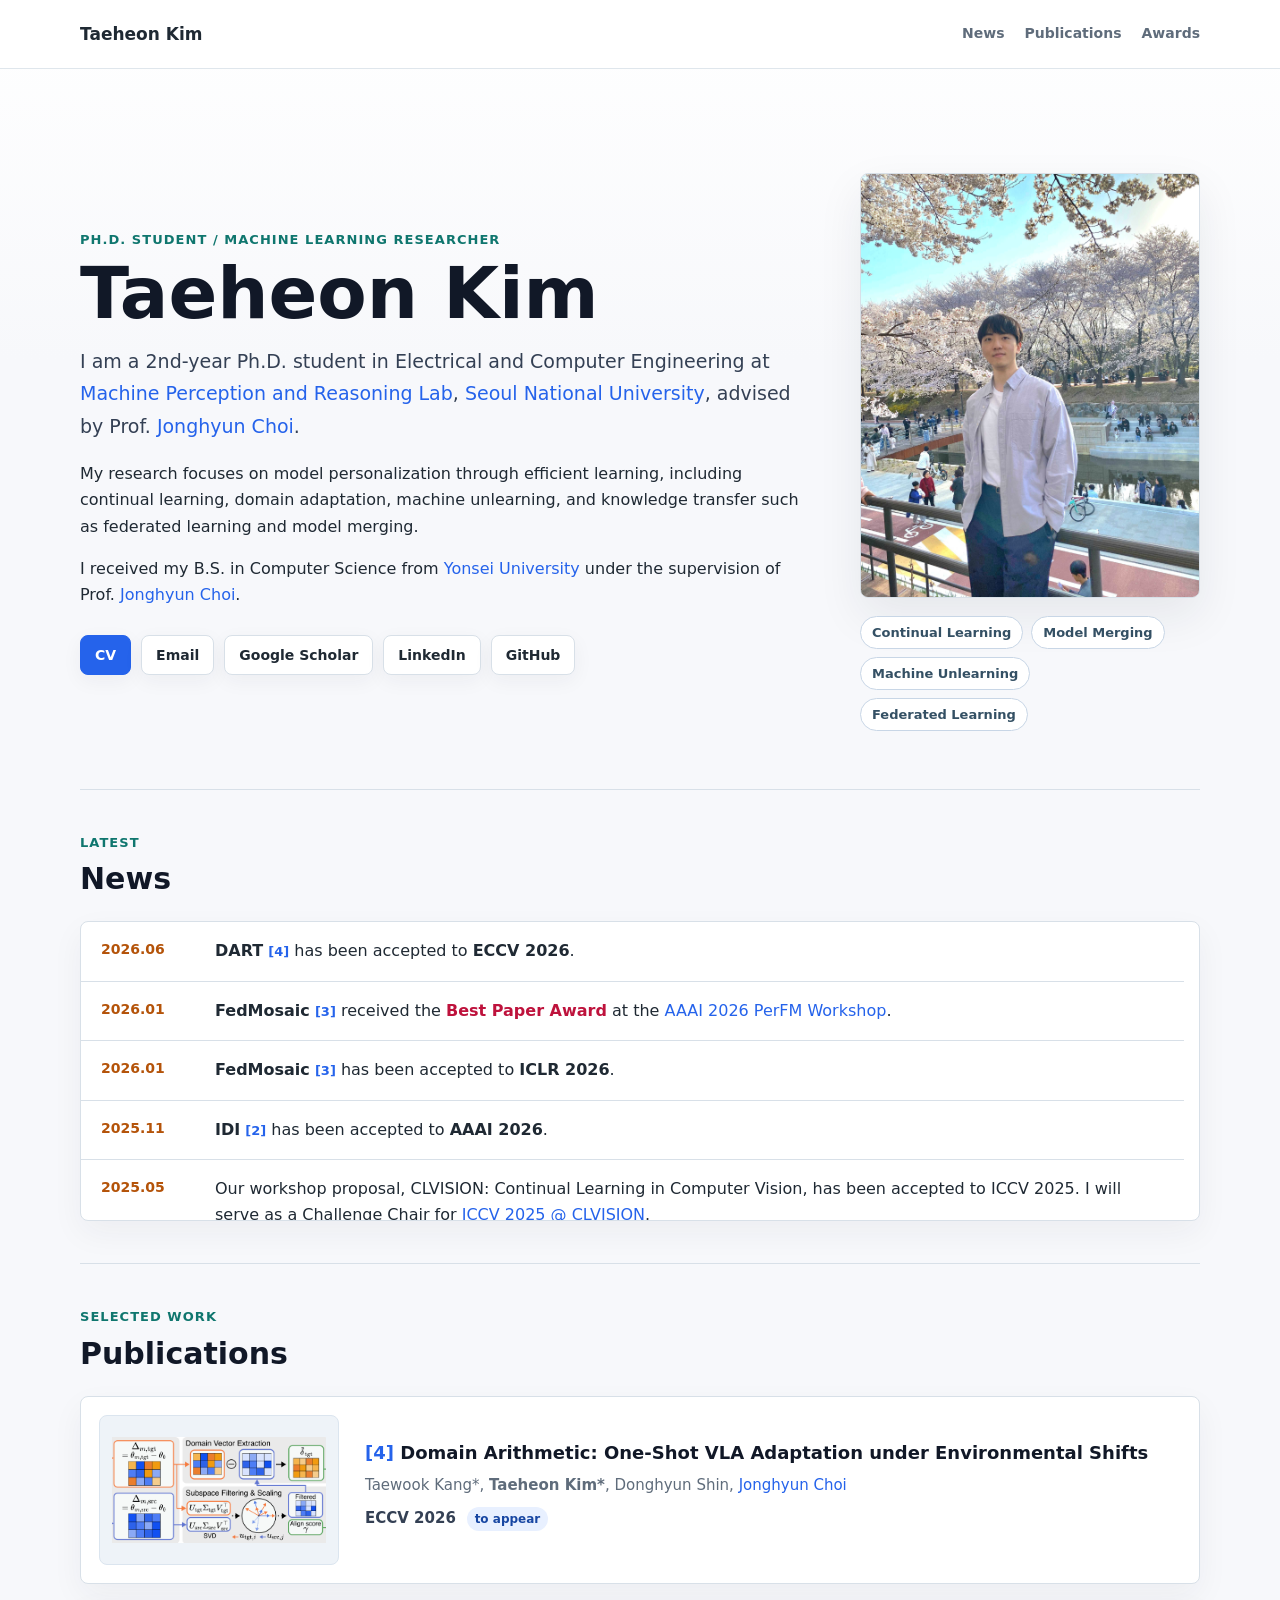
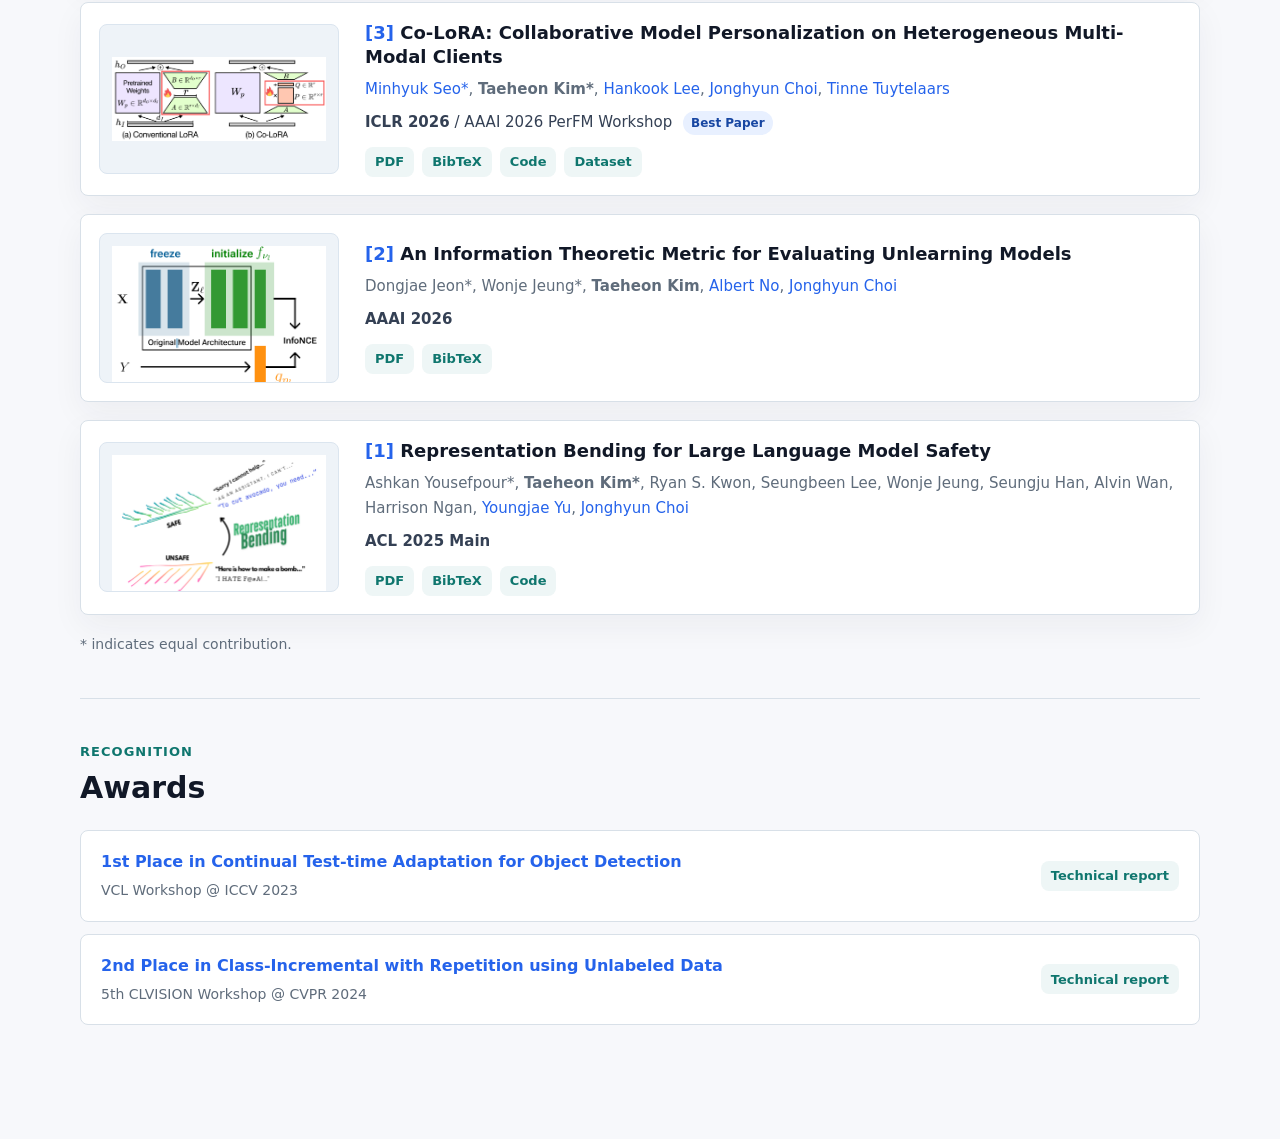
==== index.html @ 48108df9 "update indexing" ====
<!DOCTYPE html>
<html lang="en">
<head>
  <meta charset="UTF-8">
  <meta name="viewport" content="width=device-width, initial-scale=1">
  <meta name="author" content="Taeheon Kim">
  <meta name="description" content="Taeheon Kim, Ph.D. student at Seoul National University working on efficient learning and knowledge transfer.">
  <title>Taeheon Kim</title>
  <link rel="stylesheet" type="text/css" href="stylesheet.css">
</head>

<body>
  <header class="site-header">
    <nav class="nav" aria-label="Primary navigation">
      <a class="nav-brand" href="#">Taeheon Kim</a>
      <div class="nav-links">
        <a href="#news">News</a>
        <a href="#publications">Publications</a>
        <a href="#awards">Awards</a>
      </div>
    </nav>
  </header>

  <main class="page-shell">
    <section class="hero" aria-labelledby="intro-heading">
      <div class="hero-copy">
        <p class="eyebrow">Ph.D. Student / Machine Learning Researcher</p>
        <h1 id="intro-heading">Taeheon Kim</h1>
        <p class="lead">
          I am a 2nd-year Ph.D. student in Electrical and Computer Engineering at
          <a href="https://snumprlab.github.io/" target="_blank" rel="noopener">Machine Perception and Reasoning Lab</a>,
          <a href="https://en.snu.ac.kr/" target="_blank" rel="noopener">Seoul National University</a>,
          advised by Prof.
          <a href="http://ppolon.github.io/" target="_blank" rel="noopener">Jonghyun Choi</a>.
        </p>
        <p>
          My research focuses on model personalization through efficient learning, including continual learning,
          domain adaptation, machine unlearning, and knowledge transfer such as federated learning and model merging.
        </p>
        <p>
          I received my B.S. in Computer Science from
          <a href="https://www.yonsei.ac.kr/en_sc/" target="_blank" rel="noopener">Yonsei University</a>
          under the supervision of Prof.
          <a href="http://ppolon.github.io/" target="_blank" rel="noopener">Jonghyun Choi</a>.
        </p>

        <div class="profile-actions" aria-label="Profile links">
          <a class="button primary" href="personal/CV.pdf" target="_blank" rel="noopener">CV</a>
          <a class="button" href="mailto:thkim0305@snu.ac.kr">Email</a>
          <a class="button" href="https://scholar.google.com/citations?user=VSYbxlcAAAAJ&hl=en" target="_blank" rel="noopener">Google Scholar</a>
          <a class="button" href="https://www.linkedin.com/in/taeheon-kim-0904ba319/" target="_blank" rel="noopener">LinkedIn</a>
          <a class="button" href="https://github.com/ta3h30nk1m/" target="_blank" rel="noopener">GitHub</a>
        </div>
      </div>

      <aside class="profile-panel" aria-label="Profile summary">
        <img class="profile-photo" src="personal/me2.jpg" alt="Taeheon Kim">
        <div class="research-tags" aria-label="Research interests">
          <span>Continual Learning</span>
          <span>Model Merging</span>
          <span>Machine Unlearning</span>
          <span>Federated Learning</span>
        </div>
      </aside>
    </section>

    <section class="section" id="news" aria-labelledby="news-heading">
      <div class="section-header">
        <p class="section-kicker">Latest</p>
        <h2 id="news-heading">News</h2>
      </div>
      <ol class="news-list" tabindex="0" aria-label="News list">
        <li>
          <time datetime="2026-06">2026.06</time>
          <span><strong>DART</strong> <a class="pub-ref" href="#pub-dart">[4]</a> has been accepted to <strong>ECCV 2026</strong>.</span>
        </li>
        <li>
          <time datetime="2026-01">2026.01</time>
          <span>
            <strong>FedMosaic</strong> <a class="pub-ref" href="#pub-fedmosaic">[3]</a> received the <strong class="highlight-text">Best Paper Award</strong> at the
            <a href="https://personalizedllm.github.io/events/perfm-aaai26/" target="_blank" rel="noopener">AAAI 2026 PerFM Workshop</a>.
          </span>
        </li>
        <li>
          <time datetime="2026-01">2026.01</time>
          <span><strong>FedMosaic</strong> <a class="pub-ref" href="#pub-fedmosaic">[3]</a> has been accepted to <strong>ICLR 2026</strong>.</span>
        </li>
        <li>
          <time datetime="2025-11">2025.11</time>
          <span><strong>IDI</strong> <a class="pub-ref" href="#pub-idi">[2]</a> has been accepted to <strong>AAAI 2026</strong>.</span>
        </li>
        <li>
          <time datetime="2025-05">2025.05</time>
          <span>
            Our workshop proposal, CLVISION: Continual Learning in Computer Vision, has been accepted to ICCV 2025.
            I will serve as a Challenge Chair for
            <a href="https://sites.google.com/view/clvision2025/overview?authuser=0" target="_blank" rel="noopener">ICCV 2025 @ CLVISION</a>.
          </span>
        </li>
        <li>
          <time datetime="2025-05">2025.05</time>
          <span><strong>RepBend</strong> <a class="pub-ref" href="#pub-repbend">[1]</a> has been accepted to <strong>ACL 2025 Main</strong>.</span>
        </li>
        <li>
          <time datetime="2024-09">2024.09</time>
          <span>
            I started my Ph.D. at Seoul National University under the supervision of Prof.
            <a href="http://ppolon.github.io/" target="_blank" rel="noopener">Jonghyun Choi</a>.
          </span>
        </li>
      </ol>
    </section>

    <section class="section" id="publications" aria-labelledby="publications-heading">
      <div class="section-header">
        <p class="section-kicker">Selected Work</p>
        <h2 id="publications-heading">Publications</h2>
      </div>

      <article class="publication" id="pub-dart">
        <div class="publication-media" aria-label="Domain Arithmetic publication">
          <img src="papers/kang2026dart/dart_fig2.png" alt="Domain Arithmetic teaser">
        </div>
        <div class="publication-content">
          <h3><span class="publication-number">[4]</span> Domain Arithmetic: One-Shot VLA Adaptation under Environmental Shifts</h3>
          <p class="authors">
            Taewook Kang*, <strong>Taeheon Kim*</strong>, Donghyun Shin,
            <a href="http://ppolon.github.io/" target="_blank" rel="noopener">Jonghyun Choi</a>
          </p>
          <p class="venue"><strong>ECCV 2026</strong> <span>to appear</span></p>
        </div>
      </article>

      <article class="publication" id="pub-fedmosaic">
        <a class="publication-media" href="https://openreview.net/forum?id=0g5Dk4Qfh0" target="_blank" rel="noopener" aria-label="Co-LoRA publication">
          <img src="papers/seo2025fedmosaic/colora.png" alt="Co-LoRA teaser">
        </a>
        <div class="publication-content">
          <h3><span class="publication-number">[3]</span> Co-LoRA: Collaborative Model Personalization on Heterogeneous Multi-Modal Clients</h3>
          <p class="authors">
            <a href="https://dbd05088.github.io/" target="_blank" rel="noopener">Minhyuk Seo*</a>,
            <strong>Taeheon Kim*</strong>,
            <a href="https://hankook.github.io/" target="_blank" rel="noopener">Hankook Lee</a>,
            <a href="http://ppolon.github.io/" target="_blank" rel="noopener">Jonghyun Choi</a>,
            <a href="https://www.esat.kuleuven.be/psi/TT" target="_blank" rel="noopener">Tinne Tuytelaars</a>
          </p>
          <p class="venue"><strong>ICLR 2026</strong> / AAAI 2026 PerFM Workshop <span>Best Paper</span></p>
          <div class="paper-links">
            <a href="https://openreview.net/forum?id=0g5Dk4Qfh0" target="_blank" rel="noopener">PDF</a>
            <a href="papers/seo2025fedmosaic/fedmosaic.bib" target="_blank" rel="noopener">BibTeX</a>
            <a href="https://github.com/snumprlab/fedmosaic" target="_blank" rel="noopener">Code</a>
            <a href="https://huggingface.co/datasets/SNUMPR/DRAKE" target="_blank" rel="noopener">Dataset</a>
          </div>
        </div>
      </article>

      <article class="publication" id="pub-idi">
        <a class="publication-media" href="https://arxiv.org/pdf/2405.17878" target="_blank" rel="noopener" aria-label="Information theoretic metric publication">
          <img src="papers/jeon2024information/idi_fig.png" alt="Information theoretic metric teaser">
        </a>
        <div class="publication-content">
          <h3><span class="publication-number">[2]</span> An Information Theoretic Metric for Evaluating Unlearning Models</h3>
          <p class="authors">
            Dongjae Jeon*, Wonje Jeung*, <strong>Taeheon Kim</strong>,
            <a href="https://albert-no.github.io/" target="_blank" rel="noopener">Albert No</a>,
            <a href="http://ppolon.github.io/" target="_blank" rel="noopener">Jonghyun Choi</a>
          </p>
          <p class="venue"><strong>AAAI 2026</strong></p>
          <div class="paper-links">
            <a href="https://arxiv.org/pdf/2405.17878" target="_blank" rel="noopener">PDF</a>
            <a href="papers/jeon2024information/jeon2024information.bib" target="_blank" rel="noopener">BibTeX</a>
          </div>
        </div>
      </article>

      <article class="publication" id="pub-repbend">
        <a class="publication-media" href="https://arxiv.org/pdf/2504.01550" target="_blank" rel="noopener" aria-label="Representation Bending publication">
          <img src="papers/yousefpour2025repbend/yousefpour2025repbend.png" alt="Representation Bending teaser">
        </a>
        <div class="publication-content">
          <h3><span class="publication-number">[1]</span> Representation Bending for Large Language Model Safety</h3>
          <p class="authors">
            Ashkan Yousefpour*, <strong>Taeheon Kim*</strong>, Ryan S. Kwon, Seungbeen Lee,
            Wonje Jeung, Seungju Han, Alvin Wan, Harrison Ngan,
            <a href="https://yj-yu.github.io/home/" target="_blank" rel="noopener">Youngjae Yu</a>,
            <a href="http://ppolon.github.io/" target="_blank" rel="noopener">Jonghyun Choi</a>
          </p>
          <p class="venue"><strong>ACL 2025 Main</strong></p>
          <div class="paper-links">
            <a href="https://arxiv.org/pdf/2504.01550" target="_blank" rel="noopener">PDF</a>
            <a href="papers/yousefpour2025repbend/yousefpour2025repbend.bib" target="_blank" rel="noopener">BibTeX</a>
            <a href="https://github.com/AIM-Intelligence/RepBend" target="_blank" rel="noopener">Code</a>
          </div>
        </div>
      </article>

      <p class="publication-note">* indicates equal contribution.</p>
    </section>

    <section class="section" id="awards" aria-labelledby="awards-heading">
      <div class="section-header">
        <p class="section-kicker">Recognition</p>
        <h2 id="awards-heading">Awards</h2>
      </div>
      <ul class="award-list">
        <li>
          <div>
            <strong>
              <a href="https://wvcl.vis.xyz/challenges" target="_blank" rel="noopener">1st Place in Continual Test-time Adaptation for Object Detection</a>
            </strong>
            <span>VCL Workshop @ ICCV 2023</span>
          </div>
          <a href="https://arxiv.org/pdf/2508.12690" target="_blank" rel="noopener">Technical report</a>
        </li>
        <li>
          <div>
            <strong>
              <a href="https://sites.google.com/view/clvision2024/challenge?authuser=0" target="_blank" rel="noopener">2nd Place in Class-Incremental with Repetition using Unlabeled Data</a>
            </strong>
            <span>5th CLVISION Workshop @ CVPR 2024</span>
          </div>
          <a href="https://arxiv.org/pdf/2508.12692" target="_blank" rel="noopener">Technical report</a>
        </li>
      </ul>
    </section>
  </main>

</body>
</html>
---- stylesheet.css ----
:root {
  --bg: #f7f8fb;
  --surface: #ffffff;
  --surface-muted: #eef3f8;
  --text: #1f2933;
  --muted: #5f6c7b;
  --border: #d8e0e8;
  --accent: #2563eb;
  --accent-strong: #1746a2;
  --accent-soft: #e8f0ff;
  --teal: #0f766e;
  --amber: #b45309;
  --rose: #be123c;
  --shadow: 0 18px 45px rgba(31, 41, 51, 0.08);
}

* {
  box-sizing: border-box;
}

html {
  scroll-behavior: smooth;
}

body {
  margin: 0;
  background:
    linear-gradient(180deg, #ffffff 0%, var(--bg) 360px),
    var(--bg);
  color: var(--text);
  font-family: Inter, ui-sans-serif, system-ui, -apple-system, BlinkMacSystemFont, "Segoe UI", Arial, sans-serif;
  font-size: 16px;
  line-height: 1.65;
  overflow-x: hidden;
}

img {
  display: block;
  max-width: 100%;
}

a {
  color: var(--accent);
  text-decoration: none;
  text-underline-offset: 0.2em;
  overflow-wrap: anywhere;
}

a:hover,
a:focus-visible {
  color: var(--accent-strong);
  text-decoration: underline;
}

.site-header {
  position: sticky;
  top: 0;
  z-index: 10;
  border-bottom: 1px solid rgba(216, 224, 232, 0.8);
  background: rgba(255, 255, 255, 0.88);
  backdrop-filter: blur(16px);
}

.nav,
.page-shell,
.footer {
  width: min(1120px, calc(100% - 40px));
  margin: 0 auto;
}

.nav {
  display: flex;
  align-items: center;
  justify-content: space-between;
  min-height: 68px;
  gap: 24px;
}

.nav-brand {
  color: var(--text);
  font-size: 17px;
  font-weight: 800;
  letter-spacing: 0;
}

.nav-brand:hover,
.nav-brand:focus-visible {
  color: var(--accent);
}

.nav-links {
  display: flex;
  align-items: center;
  gap: 20px;
  color: var(--muted);
  font-size: 14px;
  font-weight: 700;
}

.nav-links a {
  color: var(--muted);
}

.nav-links a:hover,
.nav-links a:focus-visible {
  color: var(--accent);
}

.page-shell {
  padding: 56px 0 72px;
}

.hero {
  display: grid;
  grid-template-columns: minmax(0, 1fr) 340px;
  gap: 52px;
  align-items: center;
  padding: 48px 0 58px;
}

.eyebrow,
.section-kicker {
  margin: 0 0 8px;
  color: var(--teal);
  font-size: 13px;
  font-weight: 800;
  letter-spacing: 0.08em;
  text-transform: uppercase;
}

h1,
h2,
h3,
p {
  margin-top: 0;
}

h1 {
  margin-bottom: 18px;
  color: #111827;
  font-size: clamp(44px, 7vw, 72px);
  line-height: 0.95;
  letter-spacing: 0;
}

h2 {
  margin-bottom: 0;
  color: #111827;
  font-size: 30px;
  line-height: 1.2;
  letter-spacing: 0;
}

h3 {
  margin-bottom: 8px;
  color: #111827;
  font-size: 18px;
  line-height: 1.35;
  letter-spacing: 0;
}

.lead {
  color: #344054;
  font-size: 19px;
  line-height: 1.7;
}

.hero-copy p:not(.eyebrow) {
  max-width: 760px;
}

.profile-actions {
  display: flex;
  flex-wrap: wrap;
  gap: 10px;
  margin-top: 26px;
}

.button {
  display: inline-flex;
  align-items: center;
  justify-content: center;
  min-height: 40px;
  border: 1px solid var(--border);
  border-radius: 8px;
  background: var(--surface);
  color: var(--text);
  font-size: 14px;
  font-weight: 800;
  line-height: 1;
  padding: 0 14px;
  box-shadow: 0 6px 20px rgba(31, 41, 51, 0.05);
}

.button:hover,
.button:focus-visible {
  border-color: var(--accent);
  color: var(--accent);
  text-decoration: none;
}

.button.primary {
  border-color: var(--accent);
  background: var(--accent);
  color: #ffffff;
}

.button.primary:hover,
.button.primary:focus-visible {
  background: var(--accent-strong);
  color: #ffffff;
}

.profile-panel {
  display: grid;
  gap: 18px;
  align-self: stretch;
}

.profile-photo {
  width: 100%;
  aspect-ratio: 4 / 5;
  border: 1px solid var(--border);
  border-radius: 8px;
  object-fit: cover;
  box-shadow: var(--shadow);
}

.research-tags {
  display: flex;
  flex-wrap: wrap;
  gap: 8px;
}

.research-tags span {
  border: 1px solid #c8d6e6;
  border-radius: 999px;
  background: var(--surface);
  color: #345064;
  font-size: 13px;
  font-weight: 800;
  line-height: 1;
  padding: 9px 11px;
}

.section {
  padding: 42px 0;
  border-top: 1px solid var(--border);
}

.section-header {
  margin-bottom: 24px;
}

.news-list {
  display: grid;
  gap: 0;
  max-height: 300px;
  margin: 0;
  padding: 0;
  list-style: none;
  border: 1px solid var(--border);
  border-radius: 8px;
  background: var(--surface);
  box-shadow: 0 12px 32px rgba(31, 41, 51, 0.05);
  overflow-x: hidden;
  overflow-y: auto;
  scrollbar-gutter: stable;
}

.news-list:focus-visible {
  outline: 3px solid rgba(37, 99, 235, 0.2);
  outline-offset: 4px;
}

.news-list li {
  display: grid;
  grid-template-columns: 96px minmax(0, 1fr);
  gap: 18px;
  padding: 16px 20px;
  border-top: 1px solid var(--border);
}

.news-list li:first-child {
  border-top: 0;
}

.news-list time {
  color: var(--amber);
  font-size: 14px;
  font-weight: 900;
  white-space: nowrap;
}

.pub-ref {
  color: var(--accent);
  font-size: 13px;
  font-weight: 900;
  white-space: nowrap;
}

.pub-ref:hover,
.pub-ref:focus-visible {
  color: var(--accent-strong);
}

.highlight-text {
  color: var(--rose);
}

.publication {
  display: grid;
  grid-template-columns: 240px minmax(0, 1fr);
  gap: 26px;
  align-items: center;
  scroll-margin-top: 92px;
  margin-top: 18px;
  border: 1px solid var(--border);
  border-radius: 8px;
  background: var(--surface);
  padding: 18px;
  box-shadow: 0 12px 32px rgba(31, 41, 51, 0.05);
}

.publication:first-of-type {
  margin-top: 0;
}

.publication-number {
  color: var(--accent);
  font-weight: 900;
  white-space: nowrap;
}

.publication-media {
  display: grid;
  place-items: center;
  height: 150px;
  border: 1px solid #dbe5ef;
  border-radius: 8px;
  background: var(--surface-muted);
  overflow: hidden;
}

.publication-media:hover,
.publication-media:focus-visible {
  border-color: var(--accent);
  text-decoration: none;
}

.publication-media img {
  width: 100%;
  height: 100%;
  object-fit: contain;
  padding: 12px;
}

.publication-content p {
  margin-bottom: 8px;
}

.publication-note {
  margin: 18px 0 0;
  color: var(--muted);
  font-size: 14px;
}

.authors {
  color: var(--muted);
  font-size: 15px;
}

.venue {
  color: #344054;
  font-size: 15px;
}

.venue span {
  display: inline-flex;
  margin-left: 6px;
  border-radius: 999px;
  background: var(--accent-soft);
  color: var(--accent-strong);
  font-size: 12px;
  font-weight: 900;
  line-height: 1;
  padding: 6px 8px;
  vertical-align: middle;
}

.paper-links {
  display: flex;
  flex-wrap: wrap;
  gap: 8px;
  margin-top: 12px;
}

.paper-links a,
.award-list > li > a {
  display: inline-flex;
  align-items: center;
  min-height: 30px;
  border-radius: 8px;
  background: #eef6f6;
  color: var(--teal);
  font-size: 13px;
  font-weight: 900;
  line-height: 1;
  padding: 0 10px;
}

.paper-links a:hover,
.paper-links a:focus-visible,
.award-list > li > a:hover,
.award-list > li > a:focus-visible {
  background: #dff0ef;
  color: #0b5f59;
  text-decoration: none;
}

.award-list {
  display: grid;
  gap: 12px;
  margin: 0;
  padding: 0;
  list-style: none;
}

.award-list li {
  display: flex;
  align-items: center;
  justify-content: space-between;
  gap: 18px;
  border: 1px solid var(--border);
  border-radius: 8px;
  background: var(--surface);
  padding: 18px 20px;
}

.award-list span {
  display: block;
  margin-top: 4px;
  color: var(--muted);
  font-size: 14px;
}

.footer {
  padding: 0 0 44px;
  color: var(--muted);
  font-size: 13px;
  text-align: right;
}

.footer p {
  margin: 0;
}

@media (max-width: 820px) {
  .nav,
  .page-shell,
  .footer {
    width: min(100% - 28px, 640px);
  }

  .nav {
    min-height: auto;
    padding: 16px 0;
  }

  .nav-links {
    gap: 12px;
  }

  .page-shell {
    padding-top: 24px;
  }

  .hero {
    grid-template-columns: 1fr;
    gap: 28px;
    padding: 26px 0 42px;
  }

  .profile-panel {
    order: -1;
    width: min(100%, 280px);
    max-width: 280px;
    margin: 0 auto;
    align-self: center;
  }

  h1 {
    font-size: clamp(40px, 12vw, 46px);
  }

  .lead {
    font-size: 17px;
  }

  .publication {
    grid-template-columns: 1fr;
    gap: 16px;
  }

  .publication-media {
    height: clamp(150px, 40vw, 190px);
  }

  .award-list li {
    align-items: flex-start;
    flex-direction: column;
  }
}

@media (max-width: 560px) {
  body {
    font-size: 15px;
  }

  .site-header {
    position: static;
  }

  .nav {
    align-items: flex-start;
    flex-direction: column;
    gap: 10px;
  }

  .nav-links {
    width: 100%;
    justify-content: space-between;
    gap: 8px;
    font-size: 13px;
  }

  .page-shell {
    padding: 18px 0 48px;
  }

  .hero {
    gap: 22px;
    padding: 18px 0 34px;
  }

  .eyebrow,
  .section-kicker {
    font-size: 11px;
    letter-spacing: 0.04em;
  }

  h2 {
    font-size: 25px;
  }

  h3 {
    font-size: 16px;
  }

  .section {
    padding: 32px 0;
  }

  .news-list li {
    grid-template-columns: 1fr;
    gap: 4px;
    padding: 15px 16px;
  }

  .news-list {
    max-height: 280px;
  }

  .profile-actions {
    display: grid;
    grid-template-columns: repeat(2, minmax(0, 1fr));
  }

  .button {
    padding: 0 10px;
    width: 100%;
    min-width: 0;
    text-align: center;
  }

  .research-tags {
    justify-content: center;
  }

  .research-tags span {
    font-size: 12px;
  }

  .publication {
    padding: 14px;
  }

  .publication-media img {
    padding: 8px;
  }

  .venue span {
    margin: 6px 0 0;
  }

  .paper-links a,
  .award-list > li > a {
    min-height: 34px;
  }
}

@media (max-width: 420px) {
  .nav,
  .page-shell,
  .footer {
    width: min(100% - 24px, 380px);
  }

  .nav-links {
    flex-wrap: wrap;
    justify-content: flex-start;
  }

  .profile-panel {
    width: min(100%, 230px);
    max-width: 230px;
  }

  .profile-actions {
    grid-template-columns: 1fr;
  }

  .button {
    min-height: 42px;
  }

  .publication-media {
    height: 140px;
  }

  .award-list li {
    padding: 16px;
  }
}
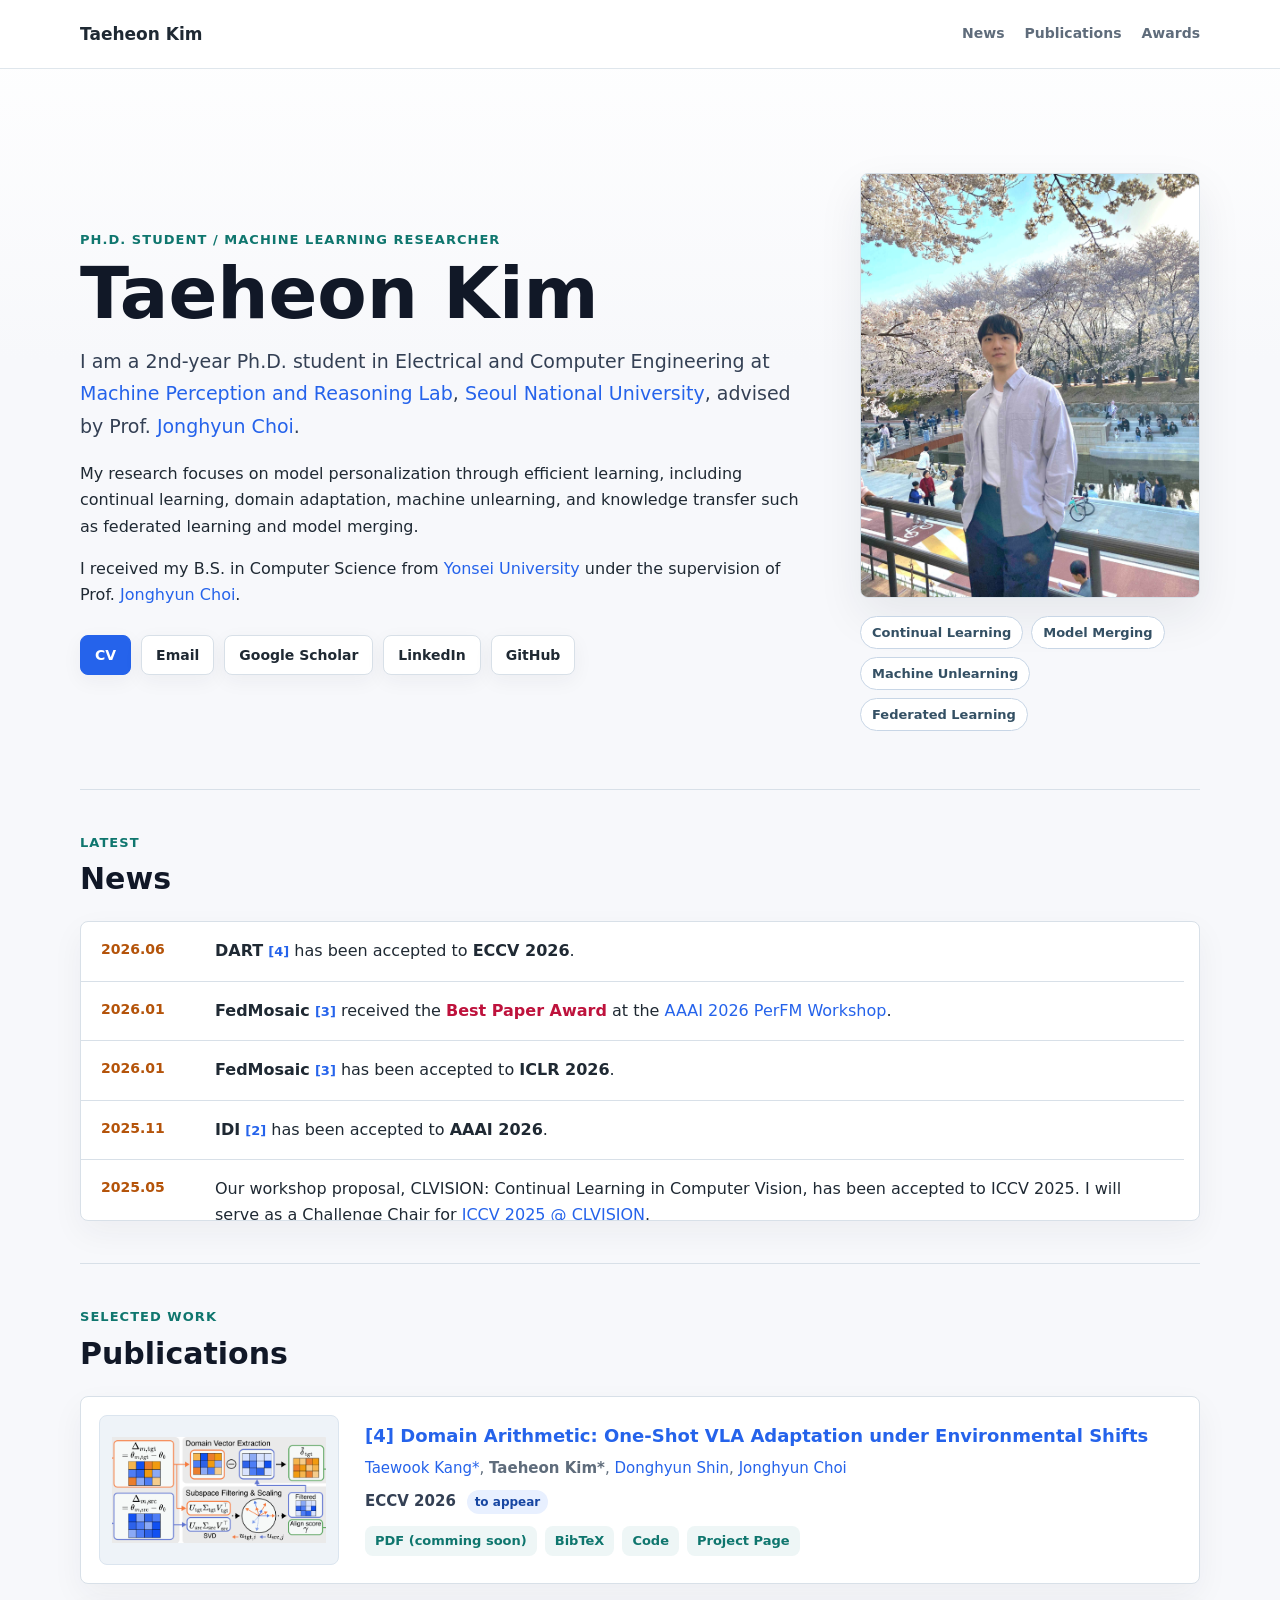
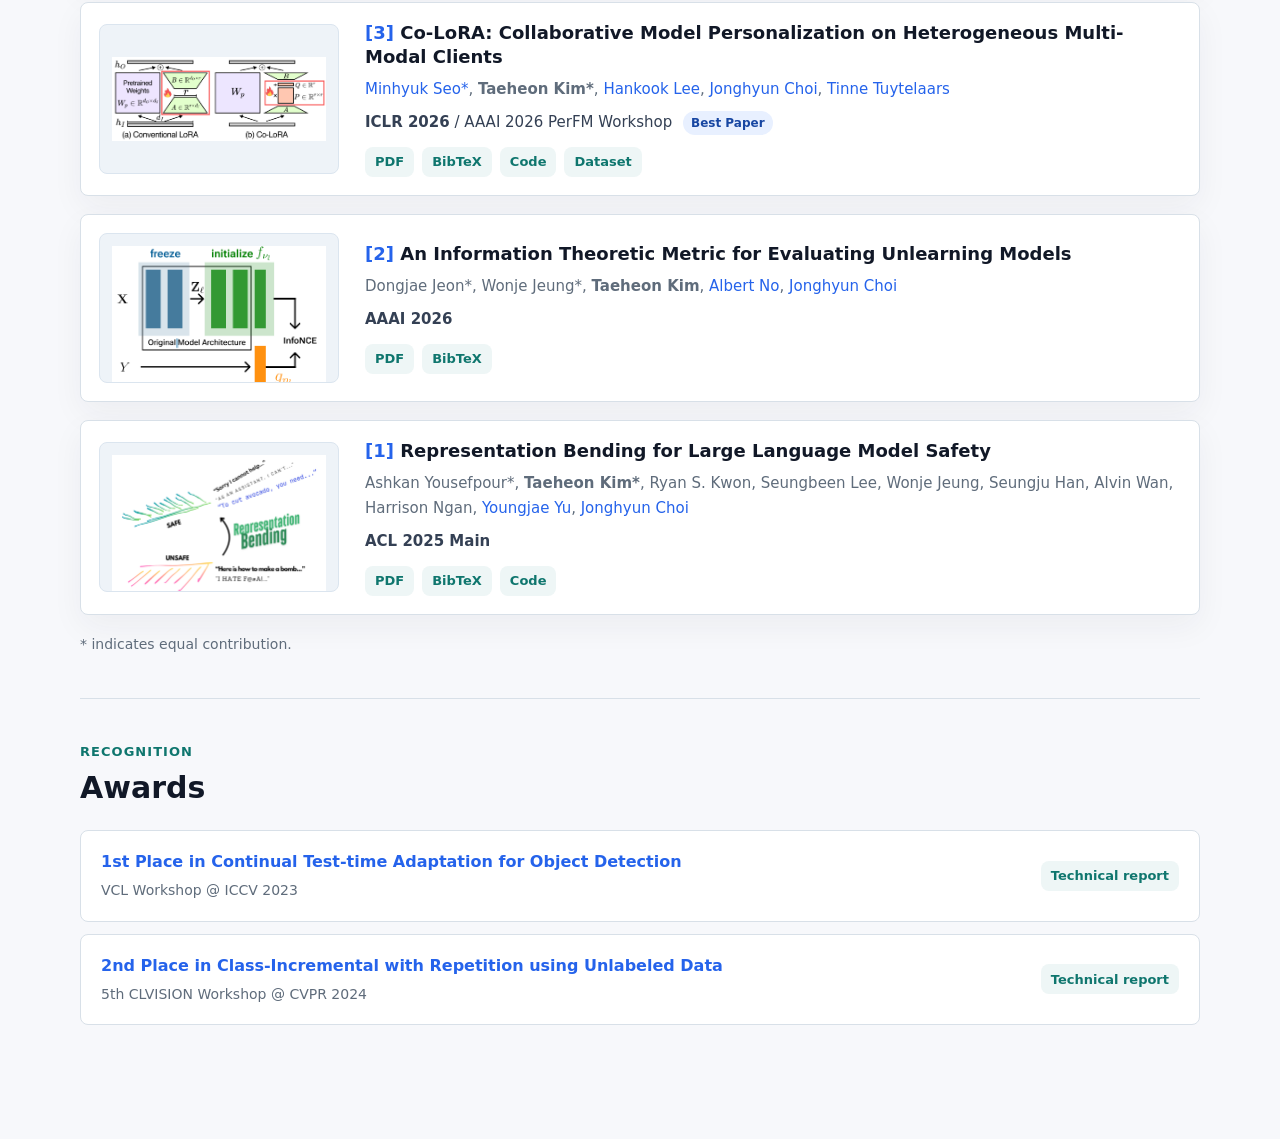
==== commit da2a38c2: "update dart" ====
--- a/index.html
+++ b/index.html
@@ -118,16 +118,24 @@
       </div>
 
       <article class="publication" id="pub-dart">
-        <div class="publication-media" aria-label="Domain Arithmetic publication">
+        <a class="publication-media" href="https://twkang43.github.io/projects/dart/" target="_blank" rel="noopener" aria-label="Domain Arithmetic publication">
           <img src="papers/kang2026dart/dart_fig2.png" alt="Domain Arithmetic teaser">
-        </div>
-        <div class="publication-content">
-          <h3><span class="publication-number">[4]</span> Domain Arithmetic: One-Shot VLA Adaptation under Environmental Shifts</h3>
-          <p class="authors">
-            Taewook Kang*, <strong>Taeheon Kim*</strong>, Donghyun Shin,
+        </a>
+        <div class="publication-content">
+          <h3><span class="publication-number">[4]</span> <a href="https://twkang43.github.io/projects/dart/" target="_blank" rel="noopener">Domain Arithmetic: One-Shot VLA Adaptation under Environmental Shifts</a></h3>
+          <p class="authors">
+            <a href="https://twkang43.github.io" target="_blank" rel="noopener">Taewook Kang*</a>,
+            <strong>Taeheon Kim*</strong>,
+            <a href="http://github.com/Donghyun1228" target="_blank" rel="noopener">Donghyun Shin</a>,
             <a href="http://ppolon.github.io/" target="_blank" rel="noopener">Jonghyun Choi</a>
           </p>
           <p class="venue"><strong>ECCV 2026</strong> <span>to appear</span></p>
+          <div class="paper-links">
+            <a href="" target="_blank" rel="noopener">PDF (comming soon)</a>
+            <a href="papers/kang2026dart/kang2026dart.bib" target="_blank" rel="noopener">BibTeX</a>
+            <a href="https://github.com/snumprlab/dart" target="_blank" rel="noopener">Code</a>
+            <a href="https://twkang43.github.io/projects/dart/" target="_blank" rel="noopener">Project Page</a>
+          </div>
         </div>
       </article>
 
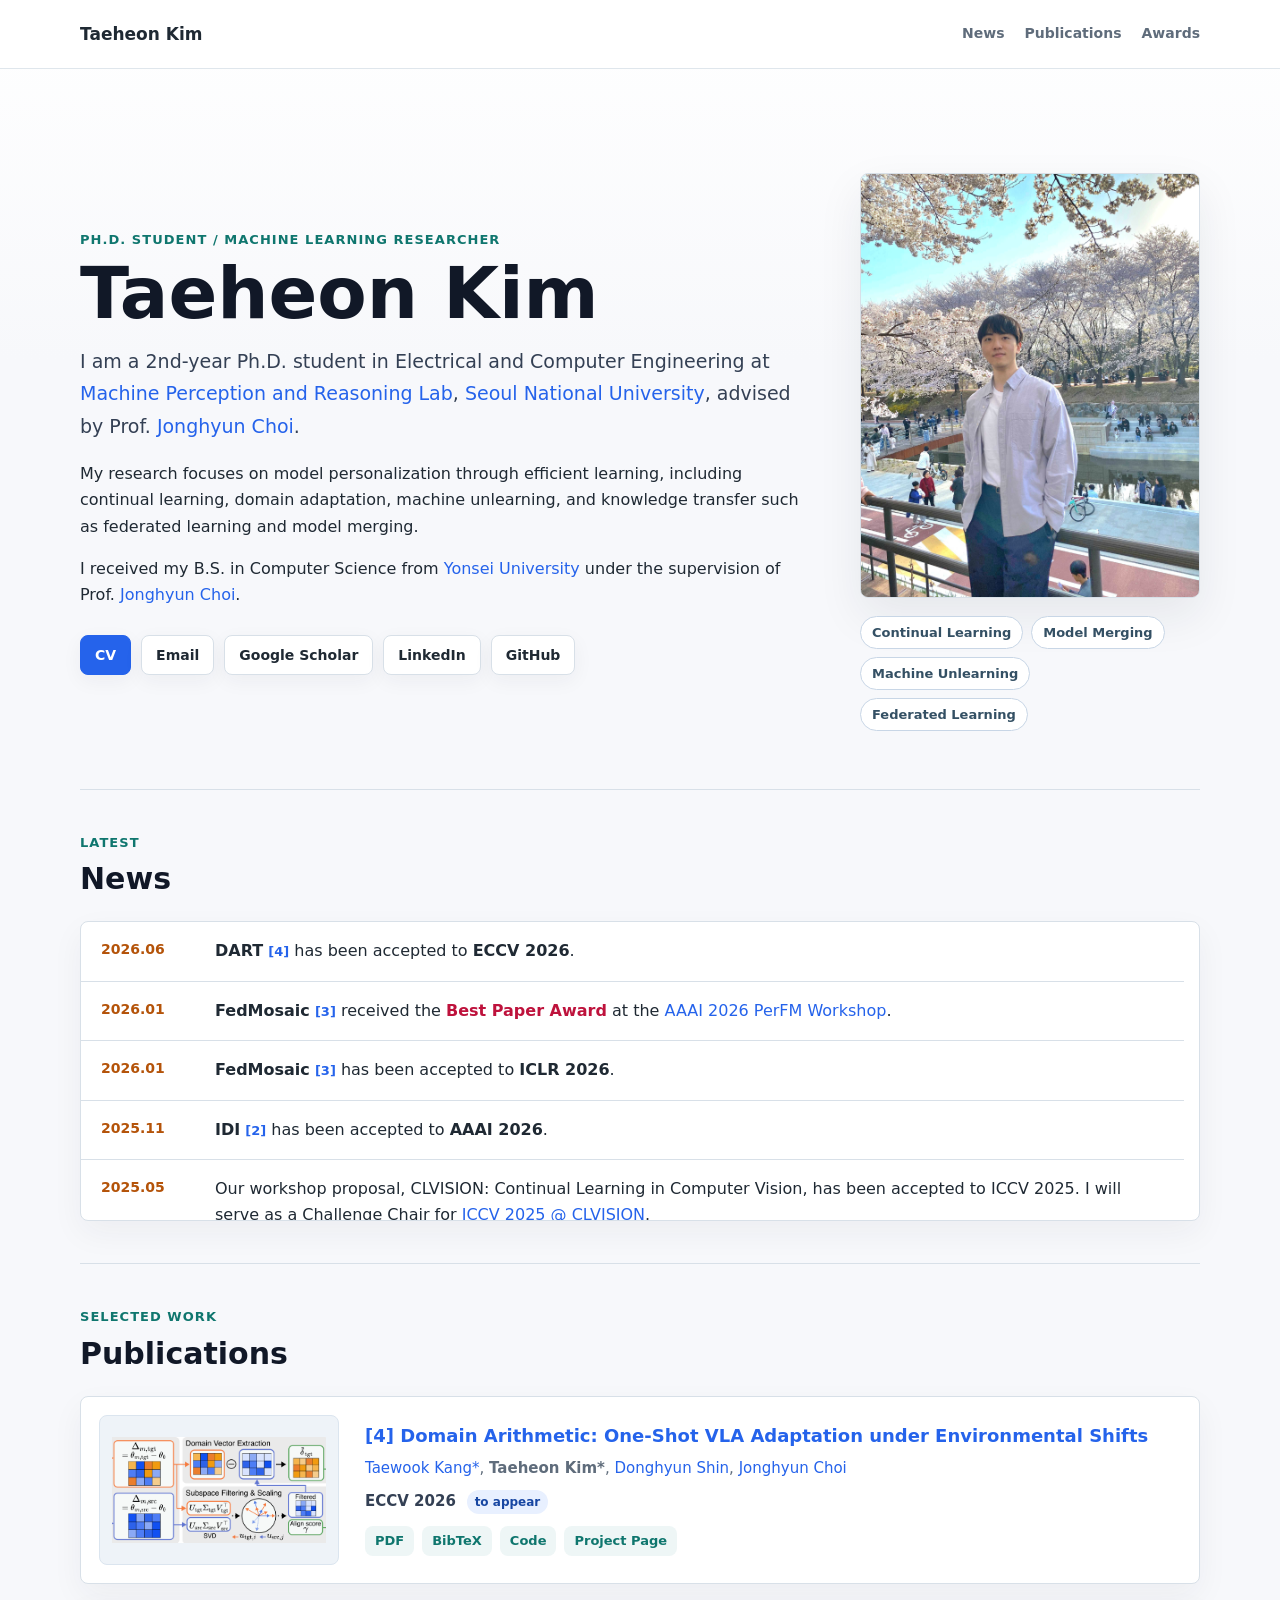
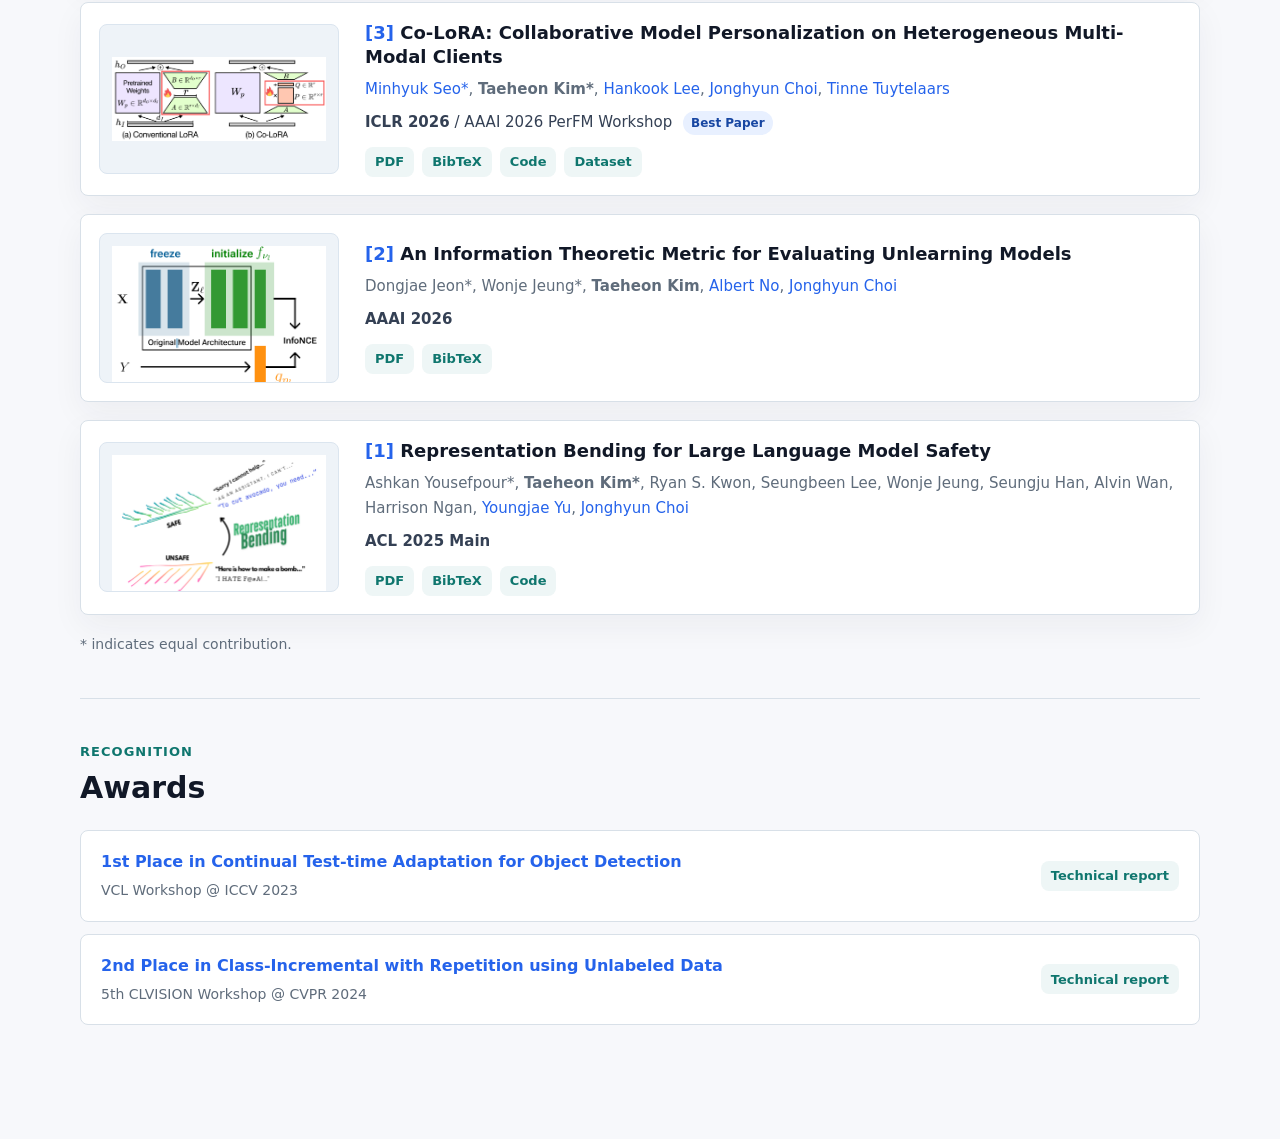
==== commit cdd4085b: "update" ====
--- a/index.html
+++ b/index.html
@@ -45,7 +45,7 @@
         </p>
 
         <div class="profile-actions" aria-label="Profile links">
-          <a class="button primary" href="personal/CV.pdf" target="_blank" rel="noopener">CV</a>
+          <a class="button primary" href="personal/CV_new.pdf" target="_blank" rel="noopener">CV</a>
           <a class="button" href="mailto:thkim0305@snu.ac.kr">Email</a>
           <a class="button" href="https://scholar.google.com/citations?user=VSYbxlcAAAAJ&hl=en" target="_blank" rel="noopener">Google Scholar</a>
           <a class="button" href="https://www.linkedin.com/in/taeheon-kim-0904ba319/" target="_blank" rel="noopener">LinkedIn</a>
@@ -131,7 +131,7 @@
           </p>
           <p class="venue"><strong>ECCV 2026</strong> <span>to appear</span></p>
           <div class="paper-links">
-            <a href="" target="_blank" rel="noopener">PDF (comming soon)</a>
+            <a href="https://arxiv.org/abs/2607.00666" target="_blank" rel="noopener">PDF</a>
             <a href="papers/kang2026dart/kang2026dart.bib" target="_blank" rel="noopener">BibTeX</a>
             <a href="https://github.com/snumprlab/dart" target="_blank" rel="noopener">Code</a>
             <a href="https://twkang43.github.io/projects/dart/" target="_blank" rel="noopener">Project Page</a>
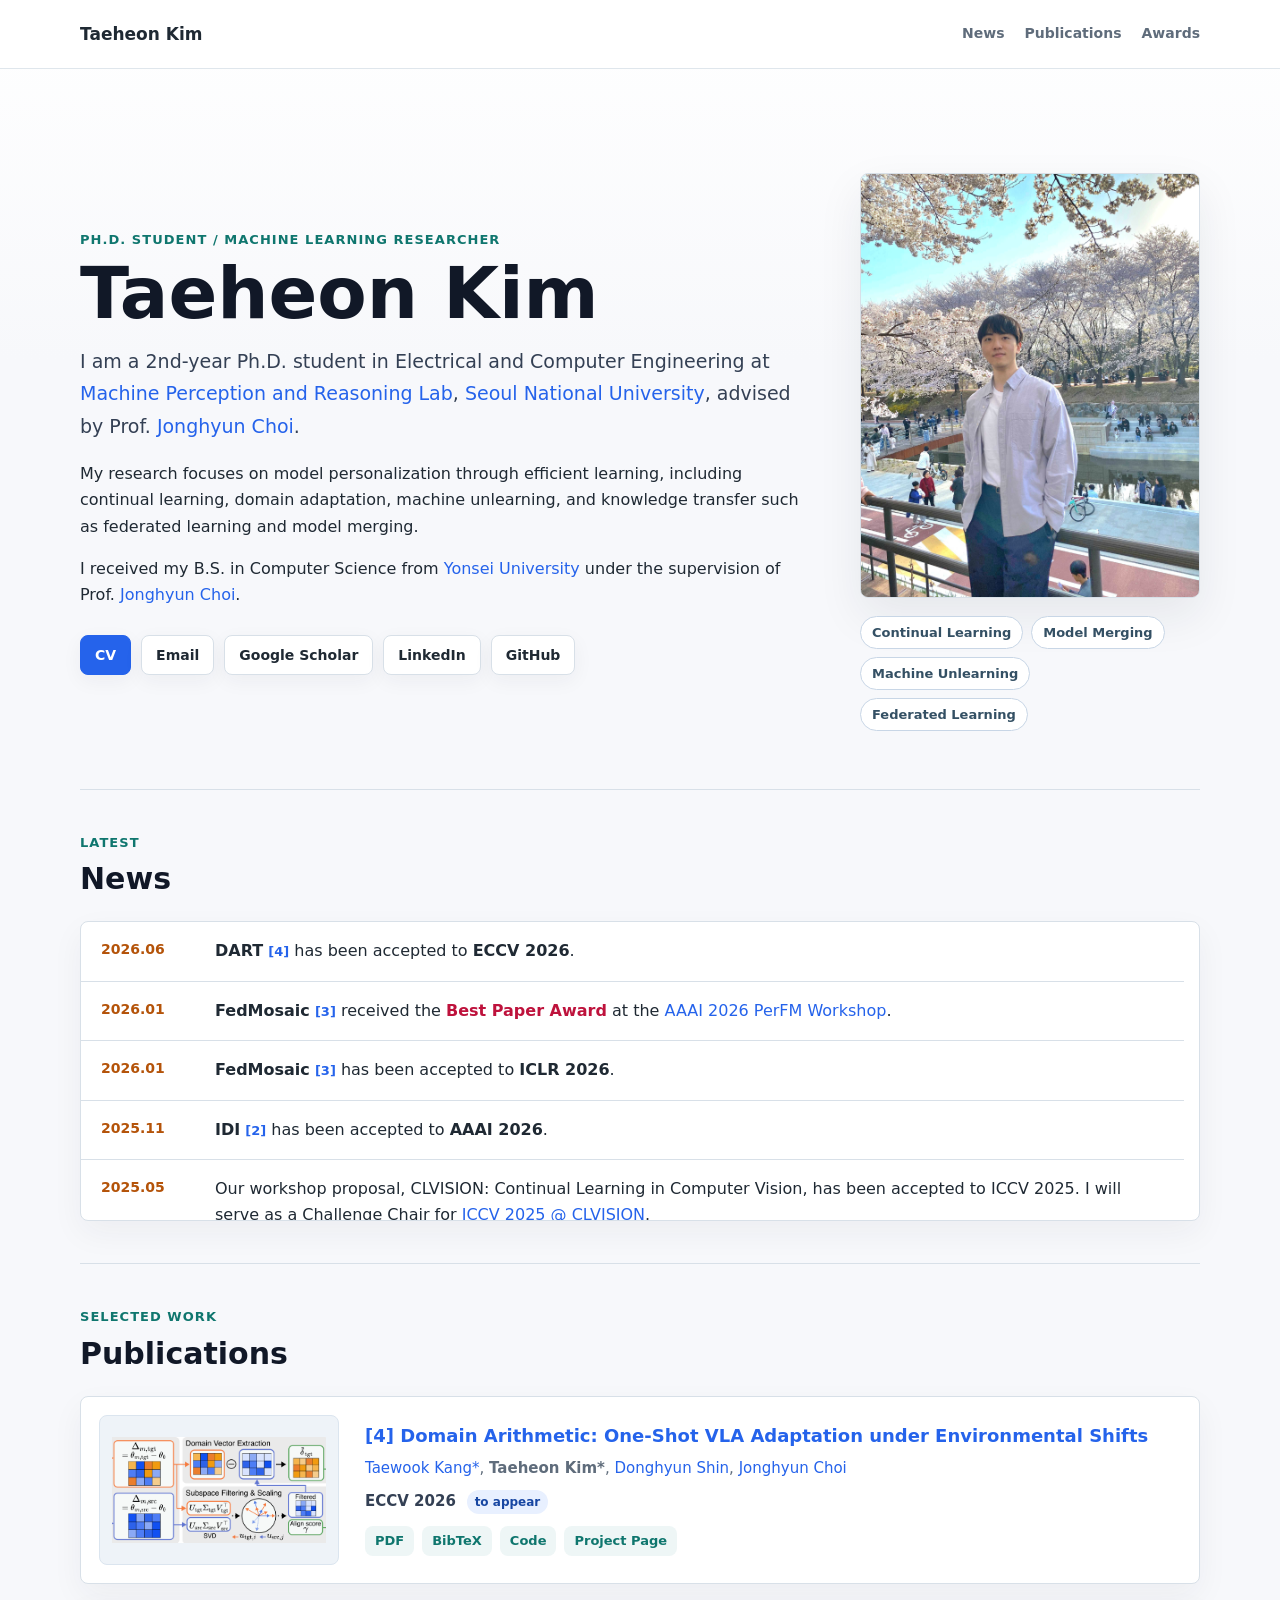
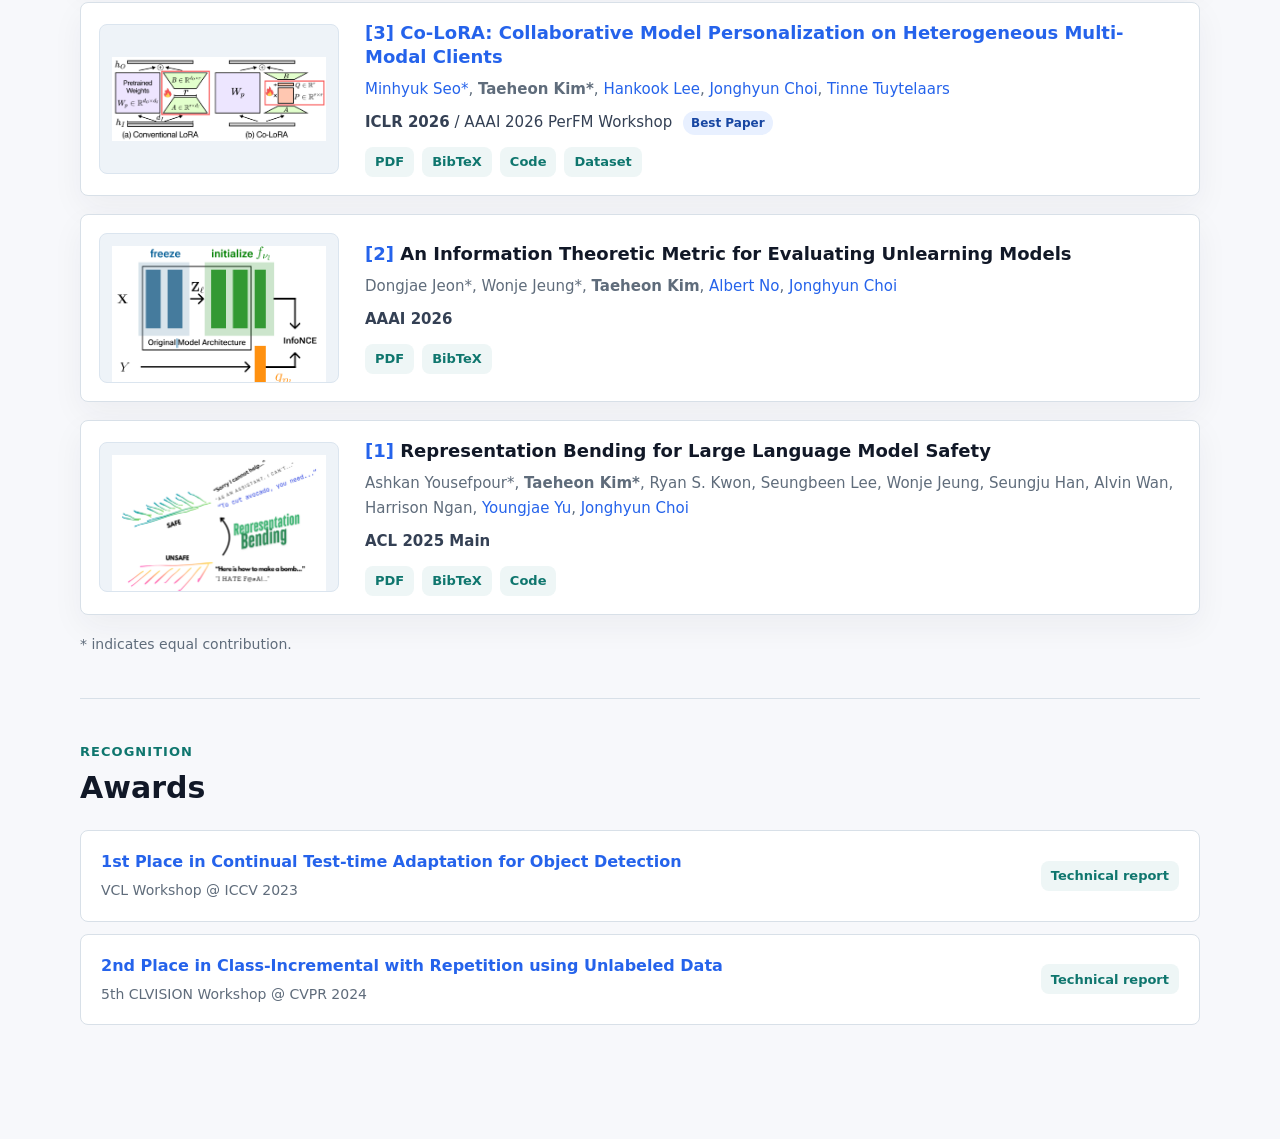
==== commit 70e34989: "update project page" ====
--- a/index.html
+++ b/index.html
@@ -140,11 +140,11 @@
       </article>
 
       <article class="publication" id="pub-fedmosaic">
-        <a class="publication-media" href="https://openreview.net/forum?id=0g5Dk4Qfh0" target="_blank" rel="noopener" aria-label="Co-LoRA publication">
+        <a class="publication-media" href="https://ta3h30nk1m.github.io/projects/co-lora-iclr2026/" target="_blank" rel="noopener" aria-label="Co-LoRA publication">
           <img src="papers/seo2025fedmosaic/colora.png" alt="Co-LoRA teaser">
         </a>
         <div class="publication-content">
-          <h3><span class="publication-number">[3]</span> Co-LoRA: Collaborative Model Personalization on Heterogeneous Multi-Modal Clients</h3>
+          <h3><span class="publication-number">[3]</span> <a href="https://ta3h30nk1m.github.io/projects/co-lora-iclr2026/" target="_blank" rel="noopener">Co-LoRA: Collaborative Model Personalization on Heterogeneous Multi-Modal Clients</a></h3>
           <p class="authors">
             <a href="https://dbd05088.github.io/" target="_blank" rel="noopener">Minhyuk Seo*</a>,
             <strong>Taeheon Kim*</strong>,
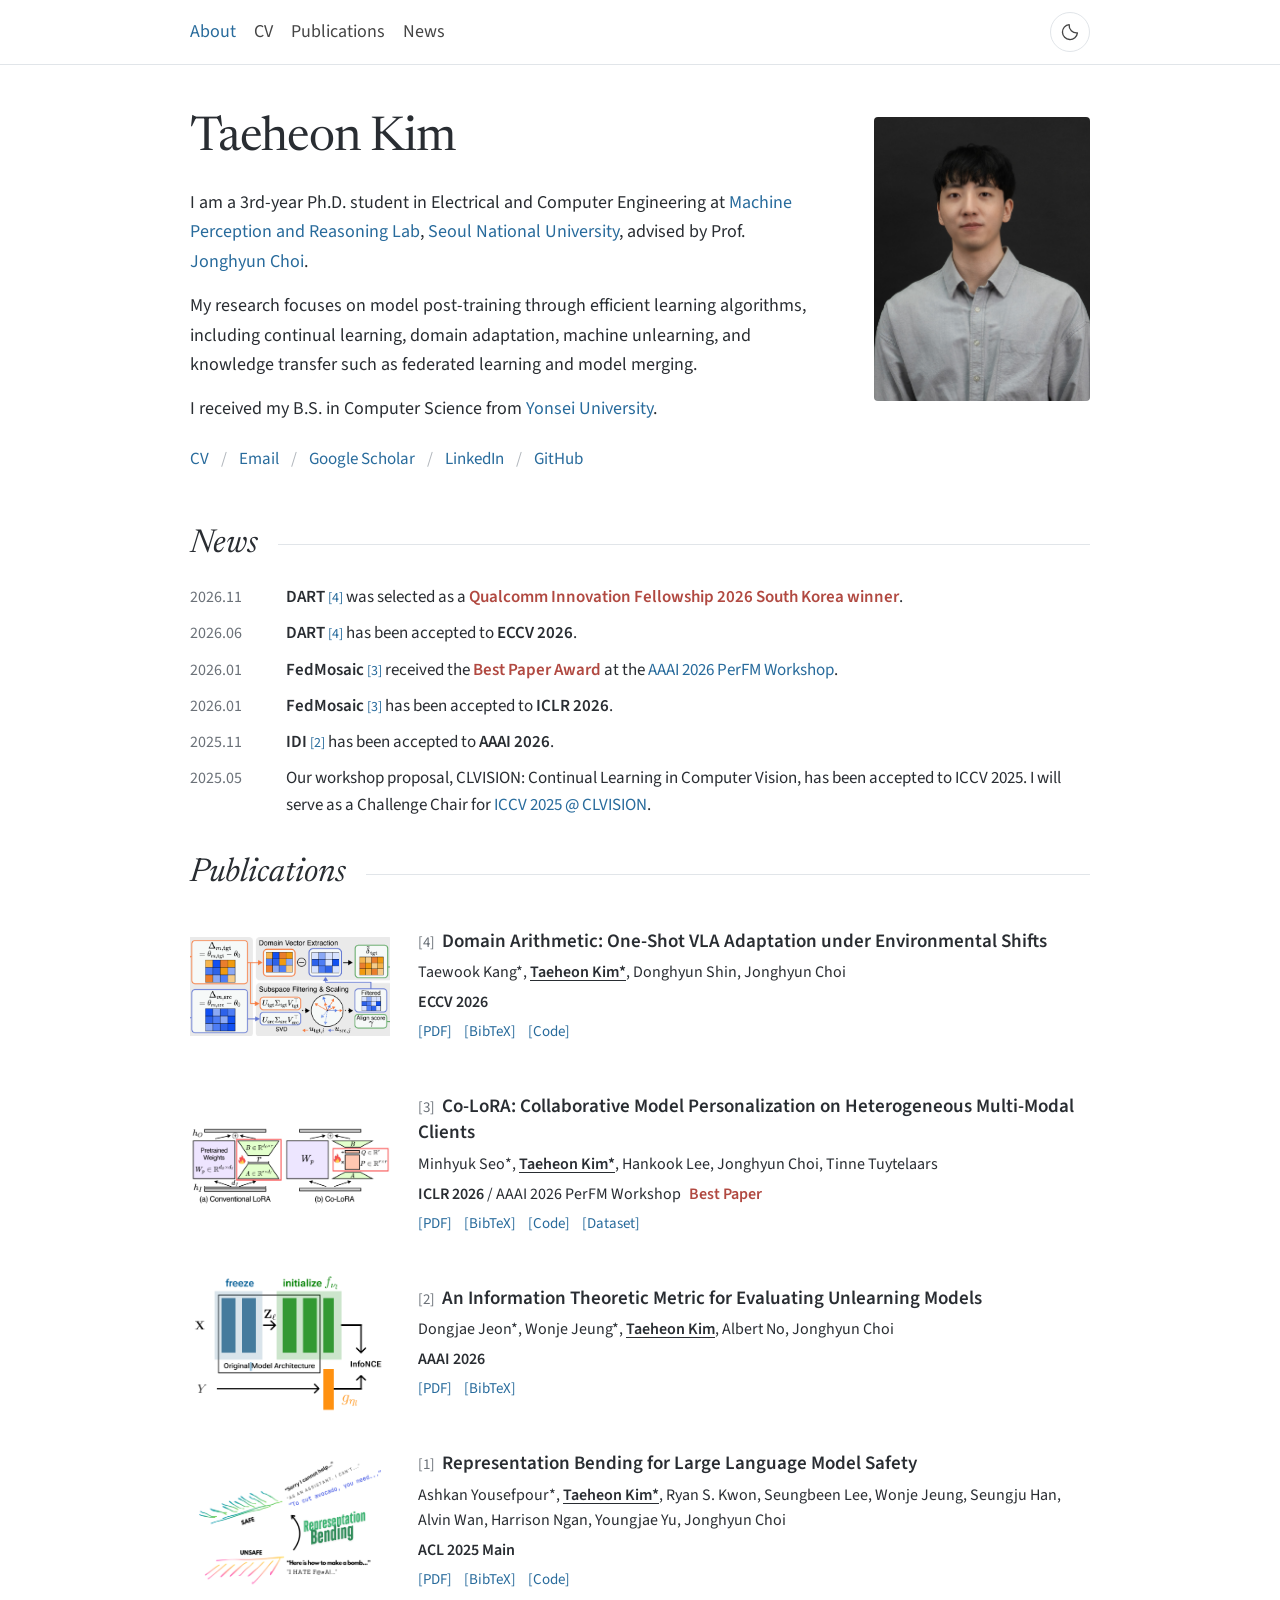
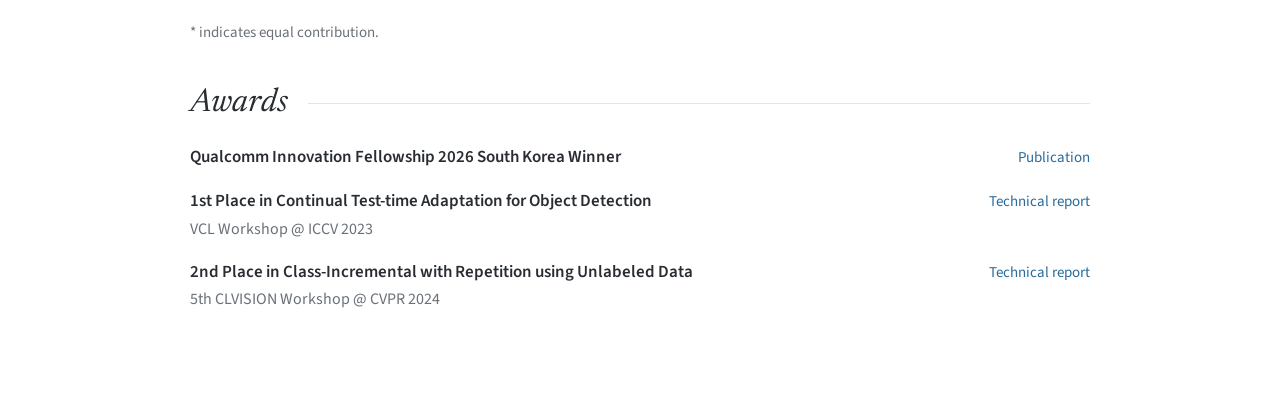
==== commit bebd9c3d: "update hompage" ====
--- a/index.html
+++ b/index.html
@@ -6,46 +6,56 @@
   <meta name="author" content="Taeheon Kim">
   <meta name="description" content="Taeheon Kim, Ph.D. student at Seoul National University working on efficient learning and knowledge transfer.">
   <title>Taeheon Kim</title>
+  <script src="theme.js"></script>
+  <link rel="preconnect" href="https://fonts.googleapis.com">
+  <link rel="preconnect" href="https://fonts.gstatic.com" crossorigin>
+  <link href="https://fonts.googleapis.com/css2?family=Newsreader:ital,wght@0,400;0,500;0,600;1,400&family=Source+Sans+3:wght@400;500;600;700&display=swap" rel="stylesheet">
   <link rel="stylesheet" type="text/css" href="stylesheet.css">
 </head>
 
 <body>
   <header class="site-header">
     <nav class="nav" aria-label="Primary navigation">
-      <a class="nav-brand" href="#">Taeheon Kim</a>
       <div class="nav-links">
+        <a class="nav-active" href="#about">About</a>
+        <a href="personal/CV_new.pdf" target="_blank" rel="noopener">CV</a>
+        <a href="#publications">Publications</a>
         <a href="#news">News</a>
-        <a href="#publications">Publications</a>
-        <a href="#awards">Awards</a>
-      </div>
+      </div>
+      <button class="theme-toggle" type="button" aria-label="Dark mode" aria-pressed="false" title="Switch to dark mode" hidden>
+        <svg class="theme-icon-moon" width="20" height="20" viewBox="0 0 24 24" fill="none" stroke="currentColor" stroke-width="1.6" stroke-linecap="round" stroke-linejoin="round" aria-hidden="true">
+          <path d="M20.9 13A9 9 0 0 1 11 3.1 9 9 0 1 0 20.9 13Z"/>
+        </svg>
+        <svg class="theme-icon-sun" width="20" height="20" viewBox="0 0 24 24" fill="none" stroke="currentColor" stroke-width="1.6" stroke-linecap="round" aria-hidden="true">
+          <circle cx="12" cy="12" r="4"/>
+          <path d="M12 2v2m0 16v2M2 12h2m16 0h2M4.93 4.93l1.42 1.42m11.3 11.3 1.42 1.42M4.93 19.07l1.42-1.42m11.3-11.3 1.42-1.42"/>
+        </svg>
+      </button>
     </nav>
   </header>
 
   <main class="page-shell">
-    <section class="hero" aria-labelledby="intro-heading">
+    <section class="hero" id="about" aria-labelledby="intro-heading">
       <div class="hero-copy">
-        <p class="eyebrow">Ph.D. Student / Machine Learning Researcher</p>
         <h1 id="intro-heading">Taeheon Kim</h1>
         <p class="lead">
-          I am a 2nd-year Ph.D. student in Electrical and Computer Engineering at
+          I am a 3rd-year Ph.D. student in Electrical and Computer Engineering at
           <a href="https://snumprlab.github.io/" target="_blank" rel="noopener">Machine Perception and Reasoning Lab</a>,
           <a href="https://en.snu.ac.kr/" target="_blank" rel="noopener">Seoul National University</a>,
           advised by Prof.
           <a href="http://ppolon.github.io/" target="_blank" rel="noopener">Jonghyun Choi</a>.
         </p>
         <p>
-          My research focuses on model personalization through efficient learning, including continual learning,
+          My research focuses on model post-training through efficient learning algorithms, including continual learning,
           domain adaptation, machine unlearning, and knowledge transfer such as federated learning and model merging.
         </p>
         <p>
           I received my B.S. in Computer Science from
-          <a href="https://www.yonsei.ac.kr/en_sc/" target="_blank" rel="noopener">Yonsei University</a>
-          under the supervision of Prof.
-          <a href="http://ppolon.github.io/" target="_blank" rel="noopener">Jonghyun Choi</a>.
+          <a href="https://www.yonsei.ac.kr/en_sc/" target="_blank" rel="noopener">Yonsei University</a>.
         </p>
 
         <div class="profile-actions" aria-label="Profile links">
-          <a class="button primary" href="personal/CV_new.pdf" target="_blank" rel="noopener">CV</a>
+          <a class="button primary" href="personal/CV_thk.pdf" target="_blank" rel="noopener">CV</a>
           <a class="button" href="mailto:thkim0305@snu.ac.kr">Email</a>
           <a class="button" href="https://scholar.google.com/citations?user=VSYbxlcAAAAJ&hl=en" target="_blank" rel="noopener">Google Scholar</a>
           <a class="button" href="https://www.linkedin.com/in/taeheon-kim-0904ba319/" target="_blank" rel="noopener">LinkedIn</a>
@@ -54,22 +64,21 @@
       </div>
 
       <aside class="profile-panel" aria-label="Profile summary">
-        <img class="profile-photo" src="personal/me2.jpg" alt="Taeheon Kim">
-        <div class="research-tags" aria-label="Research interests">
-          <span>Continual Learning</span>
-          <span>Model Merging</span>
-          <span>Machine Unlearning</span>
-          <span>Federated Learning</span>
+        <div class="profile-photo-frame">
+          <img class="profile-photo" src="personal/me4.jpg" alt="Taeheon Kim" width="1365" height="2048">
         </div>
       </aside>
     </section>
 
     <section class="section" id="news" aria-labelledby="news-heading">
       <div class="section-header">
-        <p class="section-kicker">Latest</p>
         <h2 id="news-heading">News</h2>
       </div>
       <ol class="news-list" tabindex="0" aria-label="News list">
+        <li>
+          <time datetime="2026-11">2026.11</time>
+          <span><strong>DART</strong> <a class="pub-ref" href="#pub-dart">[4]</a> was selected as a <a href="https://www.qualcomm.com/research/university-relations/innovation-fellowship/winners" target="_blank" rel="noopener"><strong class="highlight-text">Qualcomm Innovation Fellowship 2026 South Korea winner</strong></a>.</span>
+        </li>
         <li>
           <time datetime="2026-06">2026.06</time>
           <span><strong>DART</strong> <a class="pub-ref" href="#pub-dart">[4]</a> has been accepted to <strong>ECCV 2026</strong>.</span>
@@ -113,7 +122,6 @@
 
     <section class="section" id="publications" aria-labelledby="publications-heading">
       <div class="section-header">
-        <p class="section-kicker">Selected Work</p>
         <h2 id="publications-heading">Publications</h2>
       </div>
 
@@ -129,12 +137,12 @@
             <a href="http://github.com/Donghyun1228" target="_blank" rel="noopener">Donghyun Shin</a>,
             <a href="http://ppolon.github.io/" target="_blank" rel="noopener">Jonghyun Choi</a>
           </p>
-          <p class="venue"><strong>ECCV 2026</strong> <span>to appear</span></p>
+          <p class="venue"><strong>ECCV 2026</strong></p>
           <div class="paper-links">
             <a href="https://arxiv.org/abs/2607.00666" target="_blank" rel="noopener">PDF</a>
             <a href="papers/kang2026dart/kang2026dart.bib" target="_blank" rel="noopener">BibTeX</a>
             <a href="https://github.com/snumprlab/dart" target="_blank" rel="noopener">Code</a>
-            <a href="https://twkang43.github.io/projects/dart/" target="_blank" rel="noopener">Project Page</a>
+            <!-- <a href="https://twkang43.github.io/projects/dart/" target="_blank" rel="noopener">Project Page</a> -->
           </div>
         </div>
       </article>
@@ -207,10 +215,18 @@
 
     <section class="section" id="awards" aria-labelledby="awards-heading">
       <div class="section-header">
-        <p class="section-kicker">Recognition</p>
         <h2 id="awards-heading">Awards</h2>
       </div>
       <ul class="award-list">
+        <li>
+          <div>
+            <strong>
+              <a href="https://www.qualcomm.com/research/university-relations/innovation-fellowship/winners" target="_blank" rel="noopener">Qualcomm Innovation Fellowship 2026 South Korea Winner</a>
+            </strong>
+            <!-- <span>2026 · DART</span> -->
+          </div>
+          <a href="#pub-dart">Publication</a>
+        </li>
         <li>
           <div>
             <strong>
--- a/stylesheet.css
+++ b/stylesheet.css
@@ -1,17 +1,32 @@
-:root {
-  --bg: #f7f8fb;
-  --surface: #ffffff;
-  --surface-muted: #eef3f8;
-  --text: #1f2933;
-  --muted: #5f6c7b;
-  --border: #d8e0e8;
-  --accent: #2563eb;
-  --accent-strong: #1746a2;
-  --accent-soft: #e8f0ff;
-  --teal: #0f766e;
-  --amber: #b45309;
-  --rose: #be123c;
-  --shadow: 0 18px 45px rgba(31, 41, 51, 0.08);
+﻿:root {
+  color-scheme: light;
+  --bg: #fff;
+  --text: #292d32;
+  --muted: #6b7178;
+  --border: #e1e5e9;
+  --accent: #286b9c;
+  --accent-hover: #17476a;
+  --highlight: #b14941;
+  --nav-text: #454545;
+  --separator: #b1b6bc;
+  --scrollbar: #ccd2d8;
+  --surface: #f3f6f8;
+  --display-font: "Newsreader", Georgia, "Times New Roman", serif;
+}
+
+html[data-theme="dark"] {
+  color-scheme: dark;
+  --bg: #101113;
+  --text: #e6e8eb;
+  --muted: #a6adb6;
+  --border: #30343a;
+  --accent: #83bdf0;
+  --accent-hover: #b3d9fb;
+  --highlight: #f29d92;
+  --nav-text: #c8cdd4;
+  --separator: #717985;
+  --scrollbar: #515963;
+  --surface: #20242a;
 }
 
 * {
@@ -20,18 +35,33 @@
 
 html {
   scroll-behavior: smooth;
+  scroll-padding-top: 24px;
 }
 
 body {
   margin: 0;
-  background:
-    linear-gradient(180deg, #ffffff 0%, var(--bg) 360px),
-    var(--bg);
+  background: var(--bg);
   color: var(--text);
-  font-family: Inter, ui-sans-serif, system-ui, -apple-system, BlinkMacSystemFont, "Segoe UI", Arial, sans-serif;
-  font-size: 16px;
+  font-family: "Source Sans 3", "Segoe UI", Arial, sans-serif;
+  font-size: 18px;
   line-height: 1.65;
-  overflow-x: hidden;
+  -webkit-font-smoothing: antialiased;
+}
+
+a {
+  color: var(--accent);
+  text-decoration: none;
+  text-underline-offset: 3px;
+}
+
+a:hover {
+  color: var(--accent-hover);
+  text-decoration: underline;
+}
+
+:focus-visible {
+  outline: 2px solid var(--accent);
+  outline-offset: 4px;
 }
 
 img {
@@ -39,606 +69,423 @@
   max-width: 100%;
 }
 
-a {
+strong {
+  font-weight: 600;
+}
+
+h1, h2, h3, p {
+  margin-top: 0;
+}
+
+.nav, .page-shell {
+  width: min(900px, calc(100% - 64px));
+  margin-inline: auto;
+}
+
+.site-header {
+  border-bottom: 1px solid var(--border);
+}
+
+.nav {
+  display: flex;
+  align-items: center;
+  min-height: 54px;
+  justify-content: space-between;
+  gap: 12px;
+  padding-block: 12px;
+  font-size: 18px;
+}
+
+.nav-links {
+  display: flex;
+  flex-wrap: wrap;
+  gap: 18px;
+}
+
+.nav-links a {
+  color: var(--nav-text);
+}
+
+.nav-links a:hover,
+.nav-links .nav-active {
   color: var(--accent);
   text-decoration: none;
-  text-underline-offset: 0.2em;
-  overflow-wrap: anywhere;
-}
-
-a:hover,
-a:focus-visible {
-  color: var(--accent-strong);
-  text-decoration: underline;
-}
-
-.site-header {
-  position: sticky;
-  top: 0;
-  z-index: 10;
-  border-bottom: 1px solid rgba(216, 224, 232, 0.8);
-  background: rgba(255, 255, 255, 0.88);
-  backdrop-filter: blur(16px);
-}
-
-.nav,
-.page-shell,
-.footer {
-  width: min(1120px, calc(100% - 40px));
-  margin: 0 auto;
-}
-
-.nav {
-  display: flex;
-  align-items: center;
-  justify-content: space-between;
-  min-height: 68px;
-  gap: 24px;
-}
-
-.nav-brand {
-  color: var(--text);
-  font-size: 17px;
-  font-weight: 800;
-  letter-spacing: 0;
-}
-
-.nav-brand:hover,
-.nav-brand:focus-visible {
-  color: var(--accent);
-}
-
-.nav-links {
-  display: flex;
-  align-items: center;
-  gap: 20px;
-  color: var(--muted);
-  font-size: 14px;
-  font-weight: 700;
-}
-
-.nav-links a {
-  color: var(--muted);
-}
-
-.nav-links a:hover,
-.nav-links a:focus-visible {
-  color: var(--accent);
-}
-
-.page-shell {
-  padding: 56px 0 72px;
-}
-
-.hero {
-  display: grid;
-  grid-template-columns: minmax(0, 1fr) 340px;
-  gap: 52px;
-  align-items: center;
-  padding: 48px 0 58px;
-}
-
-.eyebrow,
-.section-kicker {
-  margin: 0 0 8px;
-  color: var(--teal);
-  font-size: 13px;
-  font-weight: 800;
-  letter-spacing: 0.08em;
-  text-transform: uppercase;
-}
-
-h1,
-h2,
-h3,
-p {
-  margin-top: 0;
-}
-
-h1 {
-  margin-bottom: 18px;
-  color: #111827;
-  font-size: clamp(44px, 7vw, 72px);
-  line-height: 0.95;
-  letter-spacing: 0;
-}
-
-h2 {
-  margin-bottom: 0;
-  color: #111827;
-  font-size: 30px;
-  line-height: 1.2;
-  letter-spacing: 0;
-}
-
-h3 {
-  margin-bottom: 8px;
-  color: #111827;
-  font-size: 18px;
-  line-height: 1.35;
-  letter-spacing: 0;
-}
-
-.lead {
-  color: #344054;
-  font-size: 19px;
-  line-height: 1.7;
-}
-
-.hero-copy p:not(.eyebrow) {
-  max-width: 760px;
-}
-
-.profile-actions {
-  display: flex;
-  flex-wrap: wrap;
-  gap: 10px;
-  margin-top: 26px;
-}
-
-.button {
+}
+
+.theme-toggle {
   display: inline-flex;
   align-items: center;
   justify-content: center;
-  min-height: 40px;
+  flex-shrink: 0;
+  width: 40px;
+  height: 40px;
+  padding: 0;
   border: 1px solid var(--border);
-  border-radius: 8px;
+  border-radius: 50%;
+  background: var(--bg);
+  color: var(--nav-text);
+  cursor: pointer;
+}
+
+.theme-toggle:hover {
   background: var(--surface);
-  color: var(--text);
-  font-size: 14px;
-  font-weight: 800;
-  line-height: 1;
-  padding: 0 14px;
-  box-shadow: 0 6px 20px rgba(31, 41, 51, 0.05);
-}
-
-.button:hover,
-.button:focus-visible {
-  border-color: var(--accent);
   color: var(--accent);
-  text-decoration: none;
-}
-
-.button.primary {
-  border-color: var(--accent);
-  background: var(--accent);
-  color: #ffffff;
-}
-
-.button.primary:hover,
-.button.primary:focus-visible {
-  background: var(--accent-strong);
-  color: #ffffff;
+}
+
+.theme-toggle[hidden],
+.theme-icon-sun,
+html[data-theme="dark"] .theme-icon-moon {
+  display: none;
+}
+
+html[data-theme="dark"] .theme-icon-sun {
+  display: block;
+}
+
+.page-shell {
+  padding-block: 48px 64px;
+}
+
+.hero {
+  display: grid;
+  grid-template-columns: minmax(0, 1fr) 216px;
+  align-items: start;
+  gap: 52px;
+  padding-bottom: 42px;
+}
+
+h1 {
+  margin-bottom: 22px;
+  font-family: var(--display-font);
+  font-size: 48px;
+  font-weight: 400;
+  line-height: 1.1;
+  letter-spacing: -0.025em;
+}
+
+.hero-copy p {
+  margin-bottom: 14px;
+}
+
+.profile-actions {
+  display: flex;
+  flex-wrap: wrap;
+  align-items: baseline;
+  column-gap: 0;
+  row-gap: 4px;
+  margin-top: 21px;
+  font-size: 17px;
+}
+
+.profile-actions a + a::before {
+  content: "/";
+  display: inline-block;
+  margin-inline: 12px;
+  color: var(--separator);
 }
 
 .profile-panel {
-  display: grid;
-  gap: 18px;
-  align-self: stretch;
+  padding-top: 4px;
+}
+
+.profile-photo-frame {
+  width: 216px;
+  height: 284px;
+  border-radius: 4px;
+  overflow: hidden;
 }
 
 .profile-photo {
   width: 100%;
-  aspect-ratio: 4 / 5;
-  border: 1px solid var(--border);
-  border-radius: 8px;
+  height: 100%;
   object-fit: cover;
-  box-shadow: var(--shadow);
-}
-
-.research-tags {
+  object-position: center 24%;
+  transform: scale(1.55);
+  transform-origin: center 5%;
+}
+
+.section {
+  padding-block: 10px 28px;
+}
+
+.section-header {
+  margin-bottom: 20px;
+}
+
+h2 {
+  display: flex;
+  align-items: center;
+  gap: 20px;
+  margin-bottom: 0;
+  font-family: var(--display-font);
+  font-size: 33px;
+  font-style: italic;
+  font-weight: 400;
+  line-height: 1.2;
+}
+
+h2::after {
+  content: "";
+  flex: 1;
+  height: 1px;
+  background: var(--border);
+}
+
+.news-list {
+  max-height: 232px;
+  margin: 0;
+  padding: 0 16px 0 0;
+  list-style: none;
+  overflow-y: auto;
+  overscroll-behavior-y: contain;
+  scrollbar-width: thin;
+  scrollbar-color: var(--scrollbar) transparent;
+}
+
+.news-list li {
+  display: grid;
+  grid-template-columns: 78px minmax(0, 1fr);
+  gap: 18px;
+  padding-bottom: 9px;
+  font-size: 17px;
+  line-height: 1.6;
+}
+
+.news-list time {
+  padding-top: 1px;
+  color: var(--muted);
+  font-size: 16px;
+  font-variant-numeric: tabular-nums;
+  white-space: nowrap;
+}
+
+.pub-ref {
+  font-size: 14px;
+  white-space: nowrap;
+}
+
+.highlight-text {
+  color: var(--highlight);
+}
+
+.publication {
+  display: grid;
+  grid-template-columns: 200px minmax(0, 1fr);
+  align-items: center;
+  gap: 28px;
+  padding-block: 18px;
+  scroll-margin-top: 24px;
+}
+
+.publication:first-of-type {
+  padding-top: 2px;
+}
+
+.publication-media {
+  display: flex;
+  align-items: center;
+  justify-content: center;
+  min-width: 0;
+}
+
+.publication-media img {
+  width: 100%;
+  height: 142px;
+  object-fit: contain;
+}
+
+.publication h3 {
+  margin-bottom: 5px;
+  font-size: 19px;
+  font-weight: 600;
+  line-height: 1.4;
+}
+
+.publication h3 a {
+  color: inherit;
+}
+
+.publication h3 a:hover {
+  color: var(--accent);
+}
+
+.publication-number {
+  margin-right: 3px;
+  color: var(--muted);
+  font-size: 15px;
+  font-weight: 400;
+}
+
+.publication-content p {
+  margin-bottom: 4px;
+  font-size: 16px;
+  line-height: 1.6;
+}
+
+.authors a {
+  color: inherit;
+}
+
+.authors strong {
+  text-decoration: underline;
+  text-underline-offset: 3px;
+}
+
+.venue span {
+  margin-left: 5px;
+  color: var(--highlight);
+  font-weight: 600;
+}
+
+.paper-links {
   display: flex;
   flex-wrap: wrap;
-  gap: 8px;
-}
-
-.research-tags span {
-  border: 1px solid #c8d6e6;
-  border-radius: 999px;
-  background: var(--surface);
-  color: #345064;
-  font-size: 13px;
-  font-weight: 800;
-  line-height: 1;
-  padding: 9px 11px;
-}
-
-.section {
-  padding: 42px 0;
-  border-top: 1px solid var(--border);
-}
-
-.section-header {
-  margin-bottom: 24px;
-}
-
-.news-list {
-  display: grid;
-  gap: 0;
-  max-height: 300px;
+  gap: 5px 12px;
+  margin-top: 5px;
+  font-size: 15px;
+}
+
+.paper-links a::before {
+  content: "[";
+}
+
+.paper-links a::after {
+  content: "]";
+}
+
+.publication-note {
+  margin: 10px 0 0;
+  color: var(--muted);
+  font-size: 15px;
+}
+
+.award-list {
   margin: 0;
   padding: 0;
   list-style: none;
-  border: 1px solid var(--border);
-  border-radius: 8px;
-  background: var(--surface);
-  box-shadow: 0 12px 32px rgba(31, 41, 51, 0.05);
-  overflow-x: hidden;
-  overflow-y: auto;
-  scrollbar-gutter: stable;
-}
-
-.news-list:focus-visible {
-  outline: 3px solid rgba(37, 99, 235, 0.2);
-  outline-offset: 4px;
-}
-
-.news-list li {
-  display: grid;
-  grid-template-columns: 96px minmax(0, 1fr);
-  gap: 18px;
-  padding: 16px 20px;
-  border-top: 1px solid var(--border);
-}
-
-.news-list li:first-child {
-  border-top: 0;
-}
-
-.news-list time {
-  color: var(--amber);
-  font-size: 14px;
-  font-weight: 900;
-  white-space: nowrap;
-}
-
-.pub-ref {
+}
+
+.award-list li {
+  display: flex;
+  align-items: baseline;
+  justify-content: space-between;
+  gap: 28px;
+  padding-bottom: 16px;
+  font-size: 17px;
+}
+
+.award-list strong a {
+  color: var(--text);
+}
+
+.award-list strong a:hover {
   color: var(--accent);
-  font-size: 13px;
-  font-weight: 900;
-  white-space: nowrap;
-}
-
-.pub-ref:hover,
-.pub-ref:focus-visible {
-  color: var(--accent-strong);
-}
-
-.highlight-text {
-  color: var(--rose);
-}
-
-.publication {
-  display: grid;
-  grid-template-columns: 240px minmax(0, 1fr);
-  gap: 26px;
-  align-items: center;
-  scroll-margin-top: 92px;
-  margin-top: 18px;
-  border: 1px solid var(--border);
-  border-radius: 8px;
-  background: var(--surface);
-  padding: 18px;
-  box-shadow: 0 12px 32px rgba(31, 41, 51, 0.05);
-}
-
-.publication:first-of-type {
-  margin-top: 0;
-}
-
-.publication-number {
-  color: var(--accent);
-  font-weight: 900;
-  white-space: nowrap;
-}
-
-.publication-media {
-  display: grid;
-  place-items: center;
-  height: 150px;
-  border: 1px solid #dbe5ef;
-  border-radius: 8px;
-  background: var(--surface-muted);
-  overflow: hidden;
-}
-
-.publication-media:hover,
-.publication-media:focus-visible {
-  border-color: var(--accent);
-  text-decoration: none;
-}
-
-.publication-media img {
-  width: 100%;
-  height: 100%;
-  object-fit: contain;
-  padding: 12px;
-}
-
-.publication-content p {
-  margin-bottom: 8px;
-}
-
-.publication-note {
-  margin: 18px 0 0;
-  color: var(--muted);
-  font-size: 14px;
-}
-
-.authors {
-  color: var(--muted);
-  font-size: 15px;
-}
-
-.venue {
-  color: #344054;
-  font-size: 15px;
-}
-
-.venue span {
-  display: inline-flex;
-  margin-left: 6px;
-  border-radius: 999px;
-  background: var(--accent-soft);
-  color: var(--accent-strong);
-  font-size: 12px;
-  font-weight: 900;
-  line-height: 1;
-  padding: 6px 8px;
-  vertical-align: middle;
-}
-
-.paper-links {
-  display: flex;
-  flex-wrap: wrap;
-  gap: 8px;
-  margin-top: 12px;
-}
-
-.paper-links a,
-.award-list > li > a {
-  display: inline-flex;
-  align-items: center;
-  min-height: 30px;
-  border-radius: 8px;
-  background: #eef6f6;
-  color: var(--teal);
-  font-size: 13px;
-  font-weight: 900;
-  line-height: 1;
-  padding: 0 10px;
-}
-
-.paper-links a:hover,
-.paper-links a:focus-visible,
-.award-list > li > a:hover,
-.award-list > li > a:focus-visible {
-  background: #dff0ef;
-  color: #0b5f59;
-  text-decoration: none;
-}
-
-.award-list {
-  display: grid;
-  gap: 12px;
-  margin: 0;
-  padding: 0;
-  list-style: none;
-}
-
-.award-list li {
-  display: flex;
-  align-items: center;
-  justify-content: space-between;
-  gap: 18px;
-  border: 1px solid var(--border);
-  border-radius: 8px;
-  background: var(--surface);
-  padding: 18px 20px;
 }
 
 .award-list span {
   display: block;
-  margin-top: 4px;
   color: var(--muted);
-  font-size: 14px;
-}
-
-.footer {
-  padding: 0 0 44px;
-  color: var(--muted);
-  font-size: 13px;
-  text-align: right;
-}
-
-.footer p {
-  margin: 0;
-}
-
-@media (max-width: 820px) {
-  .nav,
-  .page-shell,
-  .footer {
-    width: min(100% - 28px, 640px);
-  }
-
-  .nav {
-    min-height: auto;
-    padding: 16px 0;
-  }
-
+  font-size: 16px;
+}
+
+.award-list > li > a {
+  flex-shrink: 0;
+  font-size: 15px;
+}
+
+@media (max-width: 700px) {
+  .nav, .page-shell {
+    width: calc(100% - 40px);
+  }
+
+  .page-shell {
+    padding-top: 32px;
+  }
+
+  .hero {
+    grid-template-columns: minmax(0, 1fr) 170px;
+    gap: 26px;
+  }
+
+  .profile-photo-frame {
+    width: 170px;
+    height: 230px;
+  }
+
+  .publication {
+    grid-template-columns: 160px minmax(0, 1fr);
+    gap: 22px;
+  }
+}
+
+@media (max-width: 540px) {
   .nav-links {
-    gap: 12px;
-  }
-
-  .page-shell {
-    padding-top: 24px;
+    column-gap: 13px;
+    row-gap: 4px;
+    font-size: 17px;
   }
 
   .hero {
     grid-template-columns: 1fr;
     gap: 28px;
-    padding: 26px 0 42px;
+    padding-bottom: 32px;
   }
 
   .profile-panel {
-    order: -1;
-    width: min(100%, 280px);
-    max-width: 280px;
-    margin: 0 auto;
-    align-self: center;
+    grid-row: 1;
+    width: 180px;
+    margin-inline: auto;
+    padding: 0;
+  }
+
+  .profile-photo-frame {
+    width: 180px;
+    height: 230px;
   }
 
   h1 {
-    font-size: clamp(40px, 12vw, 46px);
-  }
-
-  .lead {
-    font-size: 17px;
+    text-align: center;
+    font-size: 42px;
+  }
+
+  .profile-actions {
+    justify-content: center;
+  }
+
+  .profile-actions a + a::before {
+    margin-inline: 8px;
+  }
+
+  .news-list li {
+    grid-template-columns: 72px minmax(0, 1fr);
+    gap: 12px;
   }
 
   .publication {
     grid-template-columns: 1fr;
-    gap: 16px;
+    gap: 14px;
+    padding-block: 20px;
   }
 
   .publication-media {
-    height: clamp(150px, 40vw, 190px);
+    max-width: 280px;
+    width: 100%;
+    margin-inline: auto;
+  }
+
+  .publication-media img {
+    height: auto;
+    max-height: 180px;
   }
 
   .award-list li {
-    align-items: flex-start;
     flex-direction: column;
-  }
-}
-
-@media (max-width: 560px) {
-  body {
-    font-size: 15px;
-  }
-
-  .site-header {
-    position: static;
-  }
-
-  .nav {
-    align-items: flex-start;
-    flex-direction: column;
-    gap: 10px;
-  }
-
-  .nav-links {
-    width: 100%;
-    justify-content: space-between;
-    gap: 8px;
-    font-size: 13px;
-  }
-
-  .page-shell {
-    padding: 18px 0 48px;
-  }
-
-  .hero {
-    gap: 22px;
-    padding: 18px 0 34px;
-  }
-
-  .eyebrow,
-  .section-kicker {
-    font-size: 11px;
-    letter-spacing: 0.04em;
-  }
-
-  h2 {
-    font-size: 25px;
-  }
-
-  h3 {
-    font-size: 16px;
-  }
-
-  .section {
-    padding: 32px 0;
-  }
-
-  .news-list li {
-    grid-template-columns: 1fr;
-    gap: 4px;
-    padding: 15px 16px;
-  }
-
-  .news-list {
-    max-height: 280px;
-  }
-
-  .profile-actions {
-    display: grid;
-    grid-template-columns: repeat(2, minmax(0, 1fr));
-  }
-
-  .button {
-    padding: 0 10px;
-    width: 100%;
-    min-width: 0;
-    text-align: center;
-  }
-
-  .research-tags {
-    justify-content: center;
-  }
-
-  .research-tags span {
-    font-size: 12px;
-  }
-
-  .publication {
-    padding: 14px;
-  }
-
-  .publication-media img {
-    padding: 8px;
-  }
-
-  .venue span {
-    margin: 6px 0 0;
-  }
-
-  .paper-links a,
-  .award-list > li > a {
-    min-height: 34px;
-  }
-}
-
-@media (max-width: 420px) {
-  .nav,
-  .page-shell,
-  .footer {
-    width: min(100% - 24px, 380px);
-  }
-
-  .nav-links {
-    flex-wrap: wrap;
-    justify-content: flex-start;
-  }
-
-  .profile-panel {
-    width: min(100%, 230px);
-    max-width: 230px;
-  }
-
-  .profile-actions {
-    grid-template-columns: 1fr;
-  }
-
-  .button {
-    min-height: 42px;
-  }
-
-  .publication-media {
-    height: 140px;
-  }
-
-  .award-list li {
-    padding: 16px;
-  }
-}
+    gap: 3px;
+  }
+}
+
+@media (prefers-reduced-motion: reduce) {
+  html {
+    scroll-behavior: auto;
+  }
+}
